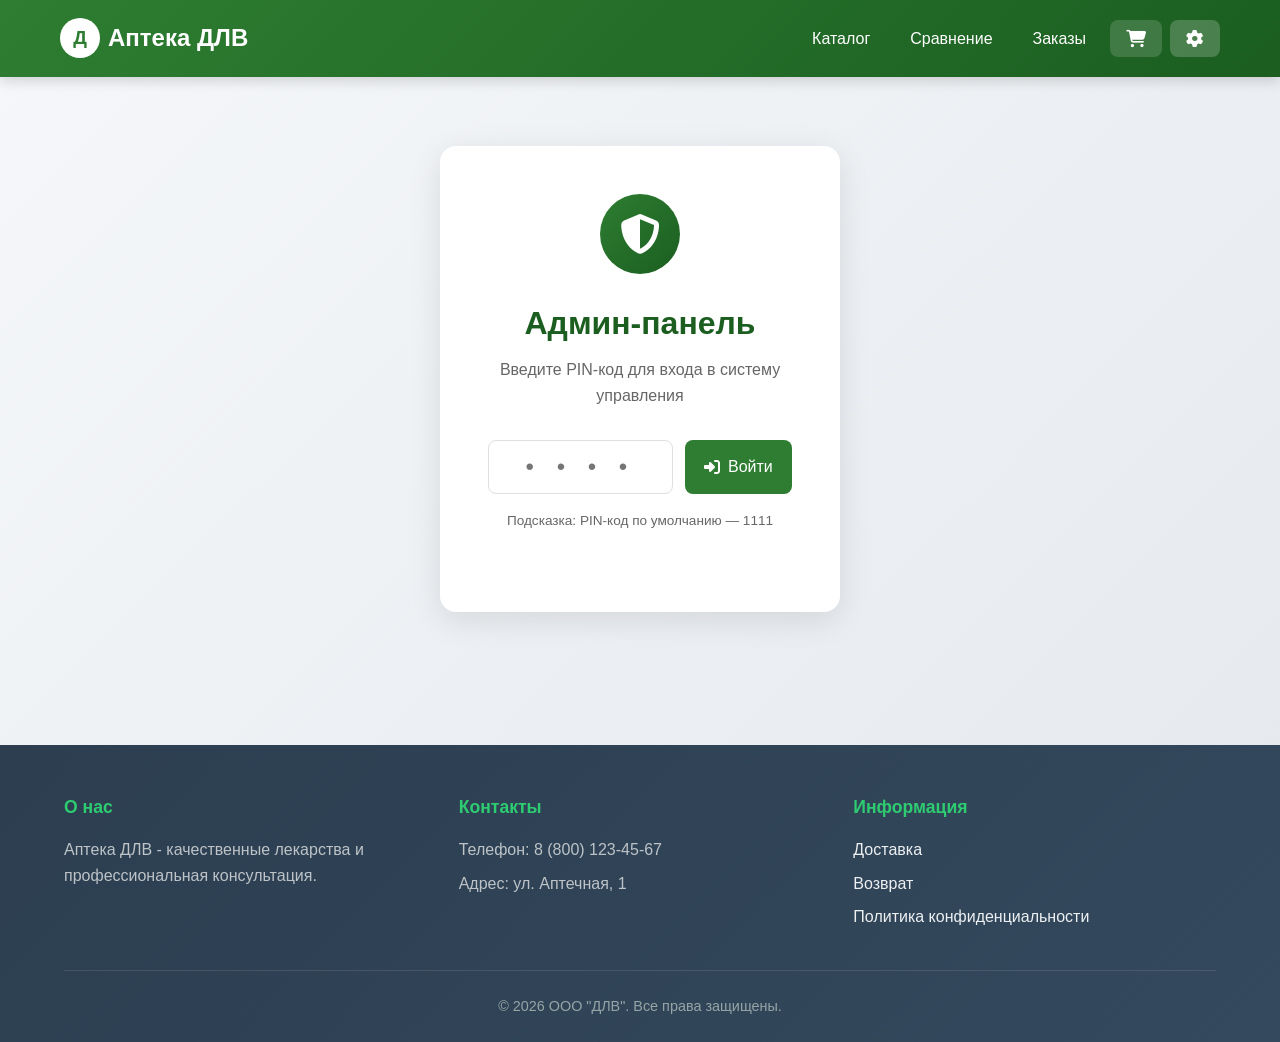
==== admin.html @ 84125426 "first commit" ====
<!DOCTYPE html>
<html lang="ru">
<head>
    <meta charset="UTF-8">
    <meta name="viewport" content="width=device-width, initial-scale=1.0">
    <title>Аптека ДЛВ - Админ-панель</title>
    <link rel="stylesheet" href="css/style.css">
    <link rel="stylesheet" href="https://cdnjs.cloudflare.com/ajax/libs/font-awesome/6.4.0/css/all.min.css">
    <script src="libs/chart.js"></script>
</head>
<body>
    <header>
        <div class="container">
            <div class="header-content">
                <a href="index.html" class="logo">
                    <span class="logo-icon">Д</span>
                    Аптека ДЛВ
                </a>
                <nav>
                    <a href="index.html">Каталог</a>
                    <a href="compare.html">Сравнение</a>
                    <a href="orders.html">Заказы</a>
                    <a href="cart.html" class="cart-link">
                        <i class="fas fa-shopping-cart"></i>
                        <span id="cart-counter">0</span>
                    </a>
                    <a href="admin.html" class="active" title="Админ-панель">
                        <i class="fas fa-cog"></i>
                    </a>
                </nav>
            </div>
        </div>
    </header>

    <main>
        <div class="container">
            <div id="pin-screen" class="pin-screen">
                <div class="pin-card">
                    <div class="pin-icon">
                        <i class="fas fa-shield-alt"></i>
                    </div>
                    <h1>Админ-панель</h1>
                    <p>Введите PIN-код для входа в систему управления</p>
                    <div class="pin-input-wrapper">
                        <input type="password" id="pin-input" placeholder="• • • •" maxlength="4" autocomplete="off">
                        <button class="btn btn-primary" id="pin-submit">
                            <i class="fas fa-sign-in-alt"></i> Войти
                        </button>
                    </div>
                    <p id="pin-error" class="pin-error">
                        <i class="fas fa-exclamation-circle"></i> Неверный PIN-код
                    </p>
                    <p class="pin-hint">Подсказка: PIN-код по умолчанию — 1111</p>
                </div>
            </div>

            <div id="admin-content" style="display: none;">
                <div class="admin-header">
                    <div class="admin-title">
                        <h1><i class="fas fa-cog"></i> Панель управления</h1>
                        <p>Управление товарами, заказами и настройками</p>
                    </div>
                    <div class="admin-stats-mini">
                        <div class="stat-mini">
                            <span class="stat-value" id="stat-goods">0</span>
                            <span class="stat-label">Товаров</span>
                        </div>
                        <div class="stat-mini">
                            <span class="stat-value" id="stat-orders">0</span>
                            <span class="stat-label">Заказов</span>
                        </div>
                        <div class="stat-mini">
                            <span class="stat-value" id="stat-reviews">0</span>
                            <span class="stat-label">Отзывов</span>
                        </div>
                    </div>
                </div>

                <div class="admin-tabs">
                    <button class="admin-tab active" data-tab="goods">
                        <i class="fas fa-box"></i>
                        <span>Товары</span>
                    </button>
                    <button class="admin-tab" data-tab="orders">
                        <i class="fas fa-shopping-cart"></i>
                        <span>Заказы</span>
                    </button>
                    <button class="admin-tab" data-tab="promo">
                        <i class="fas fa-ticket-alt"></i>
                        <span>Промокоды</span>
                    </button>
                    <button class="admin-tab" data-tab="stats">
                        <i class="fas fa-chart-bar"></i>
                        <span>Статистика</span>
                    </button>
                    <button class="admin-tab" data-tab="backup">
                        <i class="fas fa-database"></i>
                        <span>Бэкап</span>
                    </button>
                </div>

                <div class="admin-panel active" id="panel-goods">
                    <div class="panel-header">
                        <h2><i class="fas fa-box"></i> Управление товарами</h2>
                        <button class="btn btn-primary" id="add-good-btn">
                            <i class="fas fa-plus"></i> Добавить товар
                        </button>
                    </div>
                    <div class="table-wrapper">
                        <table class="admin-table" id="goods-table">
                            <thead>
                                <tr>
                                    <th><i class="fas fa-hashtag"></i> ID</th>
                                    <th><i class="fas fa-box"></i> Название</th>
                                    <th><i class="fas fa-tag"></i> Категория</th>
                                    <th><i class="fas fa-ruble-sign"></i> Цена</th>
                                    <th><i class="fas fa-warehouse"></i> Остаток</th>
                                    <th><i class="fas fa-star"></i> Рейтинг</th>
                                    <th><i class="fas fa-prescription"></i> Рецепт</th>
                                    <th><i class="fas fa-cog"></i> Действия</th>
                                </tr>
                            </thead>
                            <tbody id="goods-tbody"></tbody>
                        </table>
                    </div>
                    <div id="goods-pagination" class="admin-pagination"></div>
                </div>

                <div class="admin-panel" id="panel-orders">
                    <div class="panel-header">
                        <h2><i class="fas fa-shopping-cart"></i> Управление заказами</h2>
                        <div class="panel-filters">
                            <select id="admin-order-status-filter" class="admin-select">
                                <option value="">Все статусы</option>
                                <option value="new">Новый</option>
                                <option value="processing">В обработке</option>
                                <option value="ready">Готов к выдаче</option>
                                <option value="completed">Выдан</option>
                            </select>
                        </div>
                    </div>
                    <div class="table-wrapper">
                        <table class="admin-table" id="admin-orders-table">
                            <thead>
                                <tr>
                                    <th><i class="fas fa-file-alt"></i> Номер</th>
                                    <th><i class="fas fa-calendar"></i> Дата</th>
                                    <th><i class="fas fa-user"></i> Клиент</th>
                                    <th><i class="fas fa-phone"></i> Телефон</th>
                                    <th><i class="fas fa-ruble-sign"></i> Сумма</th>
                                    <th><i class="fas fa-info-circle"></i> Статус</th>
                                    <th><i class="fas fa-comment"></i> Комментарий</th>
                                    <th><i class="fas fa-cog"></i> Действия</th>
                                </tr>
                            </thead>
                            <tbody id="admin-orders-tbody"></tbody>
                        </table>
                    </div>
                </div>

                <div class="admin-panel" id="panel-promo">
                    <div class="panel-header">
                        <h2><i class="fas fa-ticket-alt"></i> Управление промокодами</h2>
                        <button class="btn btn-primary" id="add-promo-btn">
                            <i class="fas fa-plus"></i> Добавить промокод
                        </button>
                    </div>
                    <div class="table-wrapper">
                        <table class="admin-table" id="promo-table">
                            <thead>
                                <tr>
                                    <th><i class="fas fa-ticket-alt"></i> Код</th>
                                    <th><i class="fas fa-percent"></i> Скидка</th>
                                    <th><i class="fas fa-toggle-on"></i> Статус</th>
                                    <th><i class="fas fa-cog"></i> Действия</th>
                                </tr>
                            </thead>
                            <tbody id="promo-tbody"></tbody>
                        </table>
                    </div>
                </div>

                <div class="admin-panel" id="panel-stats">
                    <div class="panel-header">
                        <h2><i class="fas fa-chart-bar"></i> Статистика продаж</h2>
                        <div class="stats-period-selector">
                            <button class="btn btn-sm active" data-period="7">7 дней</button>
                            <button class="btn btn-sm" data-period="30">30 дней</button>
                        </div>
                    </div>
                    <div class="stats-grid">
                        <div class="stat-card">
                            <div class="stat-card-icon" style="background: #E3F2FD;">
                                <i class="fas fa-shopping-cart" style="color: #1976D2;"></i>
                            </div>
                            <div class="stat-card-content">
                                <span class="stat-card-value" id="total-orders">0</span>
                                <span class="stat-card-label">Всего заказов</span>
                            </div>
                        </div>
                        <div class="stat-card">
                            <div class="stat-card-icon" style="background: #E8F5E9;">
                                <i class="fas fa-ruble-sign" style="color: #388E3C;"></i>
                            </div>
                            <div class="stat-card-content">
                                <span class="stat-card-value" id="total-sales">0 ₽</span>
                                <span class="stat-card-label">Общая выручка</span>
                            </div>
                        </div>
                        <div class="stat-card">
                            <div class="stat-card-icon" style="background: #FFF3E0;">
                                <i class="fas fa-box" style="color: #F57C00;"></i>
                            </div>
                            <div class="stat-card-content">
                                <span class="stat-card-value" id="total-goods-sold">0</span>
                                <span class="stat-card-label">Товаров продано</span>
                            </div>
                        </div>
                        <div class="stat-card">
                            <div class="stat-card-icon" style="background: #F3E5F5;">
                                <i class="fas fa-star" style="color: #7B1FA2;"></i>
                            </div>
                            <div class="stat-card-content">
                                <span class="stat-card-value" id="avg-order">0 ₽</span>
                                <span class="stat-card-label">Средний чек</span>
                            </div>
                        </div>
                    </div>
                    <div class="charts-row">
                        <div class="chart-card">
                            <h3><i class="fas fa-chart-line"></i> Продажи по дням</h3>
                            <div class="chart-wrapper">
                                <canvas id="sales-chart"></canvas>
                            </div>
                        </div>
                        <div class="chart-card">
                            <h3><i class="fas fa-chart-pie"></i> Топ-5 товаров</h3>
                            <div class="chart-wrapper">
                                <canvas id="top-goods-chart"></canvas>
                            </div>
                        </div>
                    </div>
                </div>

                <div class="admin-panel" id="panel-backup">
                    <div class="panel-header">
                        <h2><i class="fas fa-database"></i> Резервное копирование</h2>
                    </div>
                    <div class="backup-grid">
                        <div class="backup-card">
                            <div class="backup-icon">
                                <i class="fas fa-download"></i>
                            </div>
                            <h3>Экспорт данных</h3>
                            <p>Скачать все данные из localStorage в JSON-файл для безопасного хранения</p>
                            <button class="btn btn-primary" id="export-btn">
                                <i class="fas fa-download"></i> Скачать резервную копию
                            </button>
                        </div>
                        <div class="backup-card">
                            <div class="backup-icon" style="background: #FFF3E0;">
                                <i class="fas fa-upload" style="color: #F57C00;"></i>
                            </div>
                            <h3>Импорт данных</h3>
                            <p>Восстановить данные из ранее созданной резервной копии</p>
                            <div class="file-upload-wrapper">
                                <input type="file" id="import-file" accept=".json">
                            </div>
                            <button class="btn btn-secondary" id="import-btn">
                                <i class="fas fa-upload"></i> Восстановить из файла
                            </button>
                        </div>
                        <div class="backup-card danger-zone">
                            <div class="backup-icon" style="background: #FFEBEE;">
                                <i class="fas fa-exclamation-triangle" style="color: #D32F2F;"></i>
                            </div>
                            <h3>Сброс данных</h3>
                            <p>Удалить все текущие данные и загрузить демо-данные. Внимание: это действие необратимо!</p>
                            <button class="btn btn-danger" id="reset-data-btn">
                                <i class="fas fa-trash"></i> Сбросить все данные
                            </button>
                        </div>
                    </div>
                </div>
            </div>
        </div>
    </main>

    <div class="modal" id="good-modal">
        <div class="modal-content modal-lg good-modal-compact">
            <div class="modal-header">
                <h2 id="good-modal-title"><i class="fas fa-plus"></i> Добавить товар</h2>
                <button class="modal-close" onclick="closeGoodModal()">&times;</button>
            </div>
            <form id="good-form" class="good-form-compact">
                <input type="hidden" id="good-edit-id">
                <div class="form-grid-compact">
                    <div class="form-group">
                        <label for="good-name"><i class="fas fa-box"></i> Название *</label>
                        <input type="text" id="good-name" required placeholder="Например: Нурофен">
                    </div>
                    <div class="form-group">
                        <label for="good-substance"><i class="fas fa-flask"></i> Вещество</label>
                        <input type="text" id="good-substance" placeholder="Например: Ибупрофен">
                    </div>
                    <div class="form-group">
                        <label for="good-category"><i class="fas fa-tag"></i> Категория *</label>
                        <select id="good-category" required>
                            <option value="Обезболивающие">Обезболивающие</option>
                            <option value="Антибиотики">Антибиотики</option>
                            <option value="Пищеварение">Пищеварение</option>
                            <option value="Витамины">Витамины</option>
                            <option value="Успокоительные">Успокоительные</option>
                        </select>
                    </div>
                    <div class="form-group">
                        <label for="good-price"><i class="fas fa-ruble-sign"></i> Цена *</label>
                        <input type="number" id="good-price" min="0" required placeholder="0">
                    </div>
                    <div class="form-group">
                        <label for="good-stock"><i class="fas fa-warehouse"></i> Остаток *</label>
                        <input type="number" id="good-stock" min="0" required placeholder="0">
                    </div>
                    <div class="form-group">
                        <label for="good-prescription"><i class="fas fa-prescription"></i> По рецепту</label>
                        <select id="good-prescription">
                            <option value="false">Нет</option>
                            <option value="true">Да</option>
                        </select>
                    </div>
                </div>
                <div class="form-row-compact">
                    <div class="form-group">
                        <label for="good-image"><i class="fas fa-image"></i> URL изображения</label>
                        <input type="text" id="good-image" placeholder="assets/images/нурофен.png">
                    </div>
                </div>
                <div class="form-group">
                    <label for="good-description"><i class="fas fa-align-left"></i> Описание</label>
                    <textarea id="good-description" rows="2" placeholder="Описание товара..."></textarea>
                </div>
                <div class="form-actions-compact">
                    <button type="button" class="btn btn-outline btn-sm" onclick="closeGoodModal()">Отмена</button>
                    <button type="submit" class="btn btn-primary btn-sm">
                        <i class="fas fa-save"></i> Сохранить
                    </button>
                </div>
            </form>
        </div>
    </div>

    <div class="modal" id="promo-modal">
        <div class="modal-content" style="max-width: 450px;">
            <div class="modal-header">
                <h2 id="promo-modal-title"><i class="fas fa-ticket-alt"></i> Добавить промокод</h2>
                <button class="modal-close" onclick="closePromoModal()">&times;</button>
            </div>
            <form id="promo-form">
                <input type="hidden" id="promo-edit-code">
                <div class="form-group">
                    <label for="promo-code"><i class="fas fa-tag"></i> Код *</label>
                    <input type="text" id="promo-code" required placeholder="PROMO10" style="text-transform: uppercase;">
                </div>
                <div class="form-group">
                    <label for="promo-discount"><i class="fas fa-percent"></i> Скидка (%) *</label>
                    <input type="number" id="promo-discount" min="1" max="99" required placeholder="10">
                </div>
                <div class="form-group">
                    <label for="promo-active"><i class="fas fa-toggle-on"></i> Активен</label>
                    <select id="promo-active">
                        <option value="true">Да</option>
                        <option value="false">Нет</option>
                    </select>
                </div>
                <div class="form-actions">
                    <button type="button" class="btn btn-outline" onclick="closePromoModal()">Отмена</button>
                    <button type="submit" class="btn btn-primary">
                        <i class="fas fa-save"></i> Сохранить
                    </button>
                </div>
            </form>
        </div>
    </div>

    <div class="modal" id="order-comment-modal">
        <div class="modal-content" style="max-width: 500px;">
            <div class="modal-header">
                <h2><i class="fas fa-comment"></i> Комментарий к заказу</h2>
                <button class="modal-close" onclick="closeOrderCommentModal()">&times;</button>
            </div>
            <form id="order-comment-form">
                <input type="hidden" id="comment-order-id">
                <div class="form-group">
                    <label for="order-comment"><i class="fas fa-edit"></i> Комментарий менеджера</label>
                    <textarea id="order-comment" rows="4" placeholder="Введите комментарий..."></textarea>
                </div>
                <div class="form-actions">
                    <button type="button" class="btn btn-outline" onclick="closeOrderCommentModal()">Отмена</button>
                    <button type="submit" class="btn btn-primary">
                        <i class="fas fa-save"></i> Сохранить
                    </button>
                </div>
            </form>
        </div>
    </div>

    <div class="modal" id="order-view-modal">
        <div class="modal-content modal-lg">
            <div class="modal-header">
                <h2 id="order-view-title"><i class="fas fa-file-alt"></i> Детали заказа</h2>
                <button class="modal-close" onclick="closeOrderViewModal()">&times;</button>
            </div>
            <div class="modal-body">
                <div id="order-view-content"></div>
            </div>
        </div>
    </div>

    <footer>
        <div class="container">
            <div class="footer-content">
                <div class="footer-section">
                    <h4>О нас</h4>
                    <p>Аптека ДЛВ - качественные лекарства и профессиональная консультация.</p>
                </div>
                <div class="footer-section">
                    <h4>Контакты</h4>
                    <p>Телефон: 8 (800) 123-45-67</p>
                    <p>Адрес: ул. Аптечная, 1</p>
                </div>
                <div class="footer-section">
                    <h4>Информация</h4>
                    <a href="#">Доставка</a>
                    <a href="#">Возврат</a>
                    <a href="#">Политика конфиденциальности</a>
                </div>
            </div>
            <div class="footer-bottom">
                <p>&copy; 2026 ООО "ДЛВ". Все права защищены.</p>
            </div>
        </div>
    </footer>

    <script src="js/common.js"></script>
    <script src="js/admin.js"></script>
</body>
</html>
---- css/style.css ----
* {
    margin: 0;
    padding: 0;
    box-sizing: border-box;
}

:root {
    --primary-color: #2E7D32;
    --primary-light: #4CAF50;
    --primary-dark: #1B5E20;
    --secondary-color: #FFA000;
    --danger-color: #D32F2F;
    --warning-color: #F57C00;
    --light-gray: #F5F5F5;
    --border-color: #E0E0E0;
    --text-color: #333;
    --text-secondary: #666;
    --shadow: 0 2px 8px rgba(0,0,0,0.1);
    --radius: 8px;
}

body {
    font-family: -apple-system, BlinkMacSystemFont, 'Segoe UI', Roboto, Oxygen, Ubuntu, sans-serif;
    line-height: 1.6;
    color: var(--text-color);
    background: linear-gradient(135deg, #f5f7fa 0%, #e4e8ec 100%);
    min-height: 100vh;
    display: flex;
    flex-direction: column;
}

.container {
    max-width: 1200px;
    margin: 0 auto;
    padding: 0 20px;
    width: 100%;
}

header {
    background: linear-gradient(135deg, var(--primary-color) 0%, var(--primary-dark) 100%);
    color: white;
    padding: 1rem 0;
    box-shadow: 0 4px 12px rgba(0,0,0,0.15);
    position: sticky;
    top: 0;
    z-index: 100;
}

.header-content {
    display: flex;
    justify-content: space-between;
    align-items: center;
    flex-wrap: wrap;
    gap: 1rem;
}

.logo {
    font-size: 1.5rem;
    font-weight: bold;
    color: white;
    text-decoration: none;
    display: flex;
    align-items: center;
    gap: 0.5rem;
}

.logo-icon {
    width: 40px;
    height: 40px;
    background: white;
    border-radius: 50%;
    display: flex;
    align-items: center;
    justify-content: center;
    color: var(--primary-color);
    font-weight: bold;
    font-size: 1.2rem;
}

nav {
    display: flex;
    gap: 0.5rem;
    align-items: center;
}

nav a {
    color: white;
    text-decoration: none;
    padding: 0.6rem 1rem;
    border-radius: var(--radius);
    transition: all 0.2s;
    display: flex;
    align-items: center;
    gap: 0.5rem;
}

nav a:hover, nav a.active {
    background: rgba(255,255,255,0.2);
}

nav a i {
    font-size: 1.1rem;
}

.cart-link {
    position: relative;
    background: rgba(255,255,255,0.15);
}

#cart-counter {
    position: absolute;
    top: -5px;
    right: -5px;
    background: var(--secondary-color);
    color: white;
    border-radius: 50%;
    width: 22px;
    height: 22px;
    display: flex;
    text-align: center;
    align-items: center;
    justify-content: center;
    font-size: 0.75rem;
    font-weight: bold;
}

main {
    flex: 1;
    padding: 2rem 0;
}

h1 {
    color: var(--primary-dark);
    margin-bottom: 1rem;
    font-size: 2rem;
}

h2 {
    color: var(--primary-color);
    margin-bottom: 1rem;
}

h3 {
    margin-bottom: 0.75rem;
}

.hero-slider {
    position: relative;
    border-radius: 16px;
    overflow: hidden;
    margin-bottom: 2rem;
    height: 300px;
}

.hero-slides {
    position: relative;
    width: 100%;
    height: 100%;
}

.hero-slide {
    position: absolute;
    top: 0;
    left: 0;
    width: 100%;
    height: 100%;
    background-size: cover;
    background-position: center;
    opacity: 0;
    transition: opacity 0.8s ease;
    display: flex;
    align-items: center;
    justify-content: center;
}

.hero-slide.active {
    opacity: 1;
}

.hero-overlay {
    position: absolute;
    top: 0;
    left: 0;
    width: 100%;
    height: 100%;
    background: linear-gradient(135deg, rgba(46, 125, 50, 0.85) 0%, rgba(27, 94, 32, 0.75) 100%);
}

.hero-content {
    position: relative;
    z-index: 2;
    text-align: center;
    color: white;
    padding: 2rem;
}

.hero-slider h1 {
    font-size: 2.5rem;
    margin-bottom: 0.5rem;
    color: white;
    text-shadow: 0 2px 4px rgba(0,0,0,0.3);
}

.hero-slider p {
    font-size: 1.2rem;
    opacity: 0.95;
    margin-bottom: 1.5rem;
    text-shadow: 0 1px 2px rgba(0,0,0,0.3);
}

.hero-badges {
    display: flex;
    justify-content: center;
    gap: 1rem;
    flex-wrap: wrap;
}

.hero-badge {
    background: rgba(255,255,255,0.2);
    backdrop-filter: blur(4px);
    padding: 0.5rem 1rem;
    border-radius: 20px;
    font-size: 0.85rem;
    display: flex;
    align-items: center;
    gap: 0.4rem;
    border: 1px solid rgba(255,255,255,0.3);
}

.hero-prev, .hero-next {
    position: absolute;
    top: 50%;
    transform: translateY(-50%);
    width: 40px;
    height: 40px;
    border-radius: 50%;
    background: rgba(255,255,255,0.2);
    backdrop-filter: blur(4px);
    border: 1px solid rgba(255,255,255,0.3);
    color: white;
    cursor: pointer;
    display: flex;
    align-items: center;
    justify-content: center;
    transition: all 0.3s;
    z-index: 3;
}

.hero-prev { left: 1rem; }
.hero-next { right: 1rem; }

.hero-prev:hover, .hero-next:hover {
    background: rgba(255,255,255,0.3);
}

.hero-dots {
    position: absolute;
    bottom: 1rem;
    left: 50%;
    transform: translateX(-50%);
    display: flex;
    gap: 0.5rem;
    z-index: 3;
}

.hero-dot {
    width: 10px;
    height: 10px;
    border-radius: 50%;
    background: rgba(255,255,255,0.4);
    cursor: pointer;
    transition: all 0.3s;
    border: none;
}

.hero-dot.active {
    background: white;
    transform: scale(1.2);
    gap: 0.5rem;
}

.hero-badge i {
    font-size: 1rem;
}

.category-tabs {
    display: flex;
    justify-content: center;
    gap: 0.75rem;
    margin-bottom: 2rem;
    overflow-x: auto;
    padding-top: 5px;
    padding-bottom: 0.5rem;
    scrollbar-width: thin;
}

.category-tab {
    background: white;
    border: 2px solid var(--border-color);
    border-radius: 12px;
    padding: 0.75rem 1.25rem;
    cursor: pointer;
    transition: all 0.3s;
    display: flex;
    align-items: center;
    gap: 0.5rem;
    white-space: nowrap;
    font-size: 0.9rem;
    color: var(--text-color);
}

.category-tab:hover {
    border-color: var(--primary-color);
    transform: translateY(-2px);
    box-shadow: 0 4px 12px rgba(46, 125, 50, 0.2);
}

.category-tab.active {
    background: var(--primary-color);
    color: white;
    border-color: var(--primary-color);
}

.category-tab i {
    font-size: 1.1rem;
}

.filters-panel {
    background: white;
    border-radius: 12px;
    box-shadow: 0 2px 12px rgba(0,0,0,0.08);
    margin-bottom: 2rem;
    overflow: hidden;
}

.filters-header {
    display: flex;
    justify-content: space-between;
    align-items: center;
    padding: 1rem 1.5rem;
    background: linear-gradient(135deg, #f8f9fa 0%, #e9ecef 100%);
    border-bottom: 1px solid var(--border-color);
}

.filters-header h3 {
    margin: 0;
    color: var(--text-color);
    display: flex;
    align-items: center;
    gap: 0.5rem;
}

.filters-header h3 i {
    color: var(--primary-color);
}

.filters-body {
    padding: 1.5rem;
}

.filter-search {
    position: relative;
    margin-bottom: 1rem;
}

.filter-search i {
    position: absolute;
    left: 1rem;
    top: 50%;
    transform: translateY(-50%);
    color: var(--text-secondary);
    font-size: 1rem;
}

.filter-search input {
    padding-left: 3rem;
    border: 2px solid var(--border-color);
    border-radius: 8px;
}

.filter-search input:focus {
    border-color: var(--primary-color);
}

.filters-grid {
    display: grid;
    grid-template-columns: 1fr 1fr 1.5fr;
    gap: 1.5rem;
    align-items: end;
}

@media (max-width: 768px) {
    .filters-grid {
        grid-template-columns: 1fr;
    }
}

.filter-group label {
    display: block;
    margin-bottom: 0.5rem;
    font-weight: 500;
    color: var(--text-secondary);
    font-size: 0.875rem;
}

.price-range {
    display: flex;
    align-items: center;
    gap: 0.75rem;
}

.price-range input {
    flex: 1;
    text-align: center;
}

.price-range span {
    color: var(--text-secondary);
}

.filter-checkboxes {
    display: flex;
    gap: 1.5rem;
    flex-wrap: wrap;
}

.results-info {
    padding: 1rem 1.5rem;
    background: #f8f9fa;
    border-top: 1px solid var(--border-color);
    font-size: 0.9rem;
    color: var(--text-secondary);
    display: flex;
    justify-content: space-between;
    align-items: center;
}

.results-info .compare-link {
    margin-left: 1rem;
}

.price-slider {
    margin-bottom: 0.75rem;
}

.price-inputs {
    display: flex;
    align-items: center;
    gap: 0.75rem;
    margin-top: 3rem;
}

.price-inputs input {
    flex: 1;
    text-align: center;
    padding: 0.5rem;
    font-size: 0.9rem;
}

.price-inputs span {
    color: var(--text-secondary);
}

.noUi-connect {
    background: var(--primary-color);
}

.noUi-handle {
    background: var(--primary-color);
    border-radius: 50%;
    border: 2px solid white;
    box-shadow: 0 2px 4px rgba(0,0,0,0.2);
}

.noUi-handle:hover {
    background: var(--primary-dark);
}

.noUi-horizontal {
    height: 8px;
}

.noUi-target {
    border-radius: 4px;
    border: none;
    box-shadow: inset 0 1px 3px rgba(0,0,0,0.1);
}

.catalog-actions {
    display: flex;
    justify-content: flex-end;
    margin-bottom: 1rem;
}

.btn {
    padding: 0.6rem 1.2rem;
    border: none;
    border-radius: var(--radius);
    cursor: pointer;
    font-size: 1rem;
    transition: all 0.2s;
    display: inline-flex;
    align-items: center;
    gap: 0.5rem;
    text-decoration: none;
    position: relative;
    z-index: 1;
    overflow: hidden;
}

.btn:hover {
    z-index: 10;
}

.btn-primary {
    background: var(--primary-color);
    color: white;
}

.btn-primary:hover {
    background: var(--primary-dark);
    transform: translateY(-1px);
}

.btn-secondary {
    background: var(--secondary-color);
    color: white;
}

.btn-secondary:hover {
    background: #F57C00;
}

.btn-danger {
    background: var(--danger-color);
    color: white;
}

.btn-danger:hover {
    background: #B71C1C;
}

.btn-outline {
    border: 2px solid var(--primary-color);
    background: transparent;
    color: var(--primary-color);
}

.btn-outline:hover {
    background: var(--primary-color);
    color: white;
}

.btn-sm {
    padding: 0.4rem 0.8rem;
    font-size: 0.875rem;
    /* width: 24%; */
}

.btn:disabled {
    opacity: 0.6;
    cursor: not-allowed;
}

input, select, textarea {
    padding: 0.75rem;
    border: 1px solid var(--border-color);
    border-radius: var(--radius);
    font-size: 1rem;
    width: 100%;
    transition: border-color 0.2s;
}

input:focus, select:focus, textarea:focus {
    outline: none;
    border-color: var(--primary-color);
}

.card {
    background: white;
    border-radius: 12px;
    box-shadow: 0 2px 8px rgba(0,0,0,0.06);
    padding: 1.25rem;
    transition: box-shadow 0.3s;
    border: 1px solid transparent;
    overflow: hidden;
}

.card:hover {
    box-shadow: 0 4px 15px rgba(0,0,0,0.1);
    border-color: var(--primary-light);
}

.grid {
    display: grid;
    gap: 1.5rem;
    isolation: isolate;
}

.goods-grid {
    grid-template-columns: repeat(auto-fill, minmax(280px, 1fr));
    isolation: isolate;
}

.product-card {
    display: flex;
    flex-direction: column;
    height: 100%;
    position: relative;
    isolation: isolate;
}

.product-card .compare-badge {
    position: absolute;
    top: 10px;
    right: 10px;
    background: var(--primary-color);
    color: white;
    width: 32px;
    height: 32px;
    border-radius: 50%;
    display: flex;
    align-items: center;
    justify-content: center;
    z-index: 2;
}

.breadcrumb {
    display: flex;
    align-items: center;
    gap: 0.5rem;
    margin-bottom: 1.5rem;
    font-size: 0.9rem;
    color: var(--text-secondary);
}

.breadcrumb a {
    color: var(--primary-color);
    text-decoration: none;
}

.breadcrumb a:hover {
    text-decoration: underline;
}

.breadcrumb i {
    font-size: 0.7rem;
}

.product-detail-grid {
    display: flex;
    gap: 2rem;
    margin-bottom: 2rem;
    align-items: flex-start;
    isolation: isolate;
}

@media (max-width: 768px) {
    .product-detail-grid {
        flex-direction: column;
    }
}

.product-gallery {
    flex: 1;
    max-width: 400px;
    isolation: isolate;
}

.product-main-image {
    background: white;
    border-radius: 12px;
    padding: 2rem;
    box-shadow: 0 2px 8px rgba(0,0,0,0.06);
    display: flex;
    align-items: center;
    justify-content: center;
}

.product-main-image img {
    max-width: 100%;
    max-height: 400px;
    object-fit: contain;
}

.product-badges {
    display: flex;
    gap: 0.5rem;
    margin-top: 1rem;
    flex-wrap: wrap;
}

.product-info-detail {
    flex: 1.2;
    display: flex;
    flex-direction: column;
    isolation: isolate;
}

.product-info-detail h1 {
    font-size: 2rem;
    color: var(--text-color);
    margin-bottom: 0.5rem;
}

.product-substance-detail {
    color: var(--text-secondary);
    margin-bottom: 1rem;
    font-size: 1rem;
}

.product-rating-section {
    display: flex;
    align-items: center;
    gap: 1rem;
    margin-bottom: 1.5rem;
}

.rating-large {
    display: flex;
    gap: 2px;
}

.rating-large .rating-star {
    font-size: 1.3rem;
}

.reviews-count {
    color: var(--text-secondary);
    font-size: 0.9rem;
}

.product-price-box {
    background: linear-gradient(135deg, #E8F5E9 0%, #C8E6C9 100%);
    padding: 1rem;
    border-radius: 10px;
    margin-bottom: 0.75rem;
}

#product-price {
    font-size: 2rem;
    font-weight: bold;
    color: var(--primary-color);
}

#product-unit {
    font-size: 0.8rem;
    color: var(--text-secondary);
    margin-left: 0.5rem;
}

.product-stock-box {
    display: flex;
    align-items: center;
    gap: 0.5rem;
    padding: 0.5rem 0.75rem;
    background: white;
    border-radius: 6px;
    margin-bottom: 1rem;
    border: 1px solid var(--border-color);
    font-size: 0.9rem;
}

.product-stock-box.low {
    background: #FFF3E0;
    border-color: var(--warning-color);
    color: var(--warning-color);
}

.product-stock-box i {
    font-size: 1.2rem;
}

.product-actions-detail {
    display: flex;
    gap: 1rem;
    margin-bottom: 1rem;
    flex-wrap: wrap;
    justify-content: flex-start;
    align-items: center;
}

.product-delivery-info {
    display: flex;
    gap: 1rem;
    flex-wrap: wrap;
    margin-bottom: 1rem;
}

.delivery-item {
    display: flex;
    align-items: center;
    gap: 0.4rem;
    font-size: 0.85rem;
    color: var(--text-secondary);
}

.delivery-item i {
    color: var(--success-color);
}

.quantity-selector {
    display: flex;
    align-items: center;
    border: 2px solid var(--border-color);
    border-radius: 8px;
    overflow: hidden;
}

.qty-btn {
    width: 40px;
    height: 44px;
    border: none;
    background: #f8f9fa;
    cursor: pointer;
    font-size: 1rem;
    transition: all 0.2s;
}

.qty-btn:hover {
    background: var(--primary-color);
    color: white;
}

#quantity-input {
    width: 60px;
    text-align: center;
    border: none;
    font-size: 1.1rem;
    font-weight: bold;
    -moz-appearance: textfield;
}

#quantity-input::-webkit-outer-spin-button,
#quantity-input::-webkit-inner-spin-button {
    -webkit-appearance: none;
    margin: 0;
}

.btn-lg {
    padding: 0.75rem 2rem;
    font-size: 1.1rem;
}

.btn-lg:disabled {
    opacity: 0.6;
    cursor: not-allowed;
}

.product-delivery-info {
    display: flex;
    gap: 1.5rem;
    margin-bottom: 1.5rem;
    flex-wrap: wrap;
}

.delivery-item {
    display: flex;
    align-items: center;
    gap: 0.5rem;
    color: var(--primary-color);
    font-size: 0.9rem;
}

.prescription-warning-detail {
    display: flex;
    gap: 1rem;
    padding: 1rem;
    background: #FFF3E0;
    border: 1px solid #FFB74D;
    border-radius: 8px;
    margin-bottom: 1rem;
}

.prescription-warning-detail i {
    color: var(--warning-color);
    font-size: 1.5rem;
}

.prescription-warning-detail strong {
    display: block;
    margin-bottom: 0.25rem;
}

.prescription-warning-detail p {
    color: var(--text-secondary);
    font-size: 0.9rem;
    margin-bottom: 0.5rem;
}

.low-stock-warning {
    display: flex;
    align-items: center;
    gap: 0.5rem;
    padding: 0.75rem 1rem;
    background: #FFEBEE;
    border-radius: 8px;
    color: var(--danger-color);
    font-weight: 600;
    margin-bottom: 1rem;
}

.product-actions-secondary {
    margin-top: 1rem;
}

.product-tabs {
    display: flex;
    gap: 0;
    margin-bottom: 1.5rem;
    border-bottom: 2px solid var(--border-color);
    overflow-x: auto;
}

.tab-btn {
    padding: 0.75rem 1.25rem;
    background: none;
    border: none;
    cursor: pointer;
    font-size: 0.95rem;
    color: var(--text-secondary);
    border-bottom: 2px solid transparent;
    margin-bottom: -2px;
    transition: all 0.2s;
    display: flex;
    align-items: center;
    gap: 0.4rem;
    white-space: nowrap;
    position: relative;
}

.tab-btn:hover {
    color: var(--primary-color);
    background: rgba(46, 204, 113, 0.05);
}

.tab-btn.active {
    color: var(--primary-color);
    border-bottom-color: var(--primary-color);
    font-weight: 600;
    background: rgba(46, 204, 113, 0.08);
}

.tab-content {
    display: none;
    animation: fadeIn 0.3s ease;
}

.tab-content.active {
    display: block;
}

@keyframes fadeIn {
    from { opacity: 0; transform: translateY(5px); }
    to { opacity: 1; transform: translateY(0); }
}

.card h3 {
    display: flex;
    align-items: center;
    gap: 0.5rem;
}

.card h3 i {
    color: var(--primary-color);
}

.description-text,
.composition-text,
.instructions-text {
    line-height: 1.6;
    color: var(--text-color);
    font-size: 0.95rem;
}

.instructions-text strong {
    color: var(--primary-color);
}

.instructions-text p {
    margin-bottom: 0.5rem;
}

.instructions-text br {
    display: none;
}

.reviews-container {
    display: grid;
    grid-template-columns: 1.5fr 1fr;
    gap: 1rem;
}

@media (max-width: 768px) {
    .reviews-container {
        grid-template-columns: 1fr;
    }
}

.reviews-header {
    display: flex;
    justify-content: space-between;
    align-items: flex-start;
    margin-bottom: 1rem;
    flex-wrap: wrap;
    gap: 0.75rem;
}

.reviews-summary {
    display: flex;
    gap: 1.5rem;
    align-items: center;
}

.rating-summary {
    text-align: center;
}

.rating-big {
    font-size: 2rem;
    font-weight: bold;
    color: var(--primary-color);
}

.rating-total {
    font-size: 0.85rem;
    color: var(--text-secondary);
}

.rating-bars {
    display: flex;
    flex-direction: column;
    gap: 0.25rem;
}

.rating-bar-row {
    display: flex;
    align-items: center;
    gap: 0.5rem;
    font-size: 0.85rem;
}

.rating-bar {
    width: 100px;
    height: 8px;
    background: var(--border-color);
    border-radius: 4px;
    overflow: hidden;
}

.rating-bar-fill {
    height: 100%;
    background: #FFC107;
    border-radius: 4px;
    transition: width 0.3s;
}

.reviews-list-card {
    max-height: 600px;
    overflow-y: auto;
}

.review-item-detailed {
    padding: 1.5rem;
    border-bottom: 1px solid var(--border-color);
}

.review-item-detailed:last-child {
    border-bottom: none;
}

.review-header-detailed {
    display: flex;
    align-items: center;
    gap: 1rem;
    margin-bottom: 0.75rem;
}

.review-avatar {
    width: 40px;
    height: 40px;
    background: var(--light-gray);
    border-radius: 50%;
    display: flex;
    align-items: center;
    justify-content: center;
    color: var(--text-secondary);
}

.review-meta {
    flex: 1;
}

.review-author-detailed {
    display: block;
    font-weight: 600;
}

.review-date-detailed {
    font-size: 0.85rem;
    color: var(--text-secondary);
}

.review-text-detailed {
    color: var(--text-color);
    line-height: 1.6;
}

.review-form-card h3 {
    margin-bottom: 1.5rem;
}

.star-rating-interactive {
    display: flex;
    gap: 0.25rem;
    margin-bottom: 0.5rem;
}

.star-rating-interactive .star {
    font-size: 2rem;
    color: #E0E0E0;
    cursor: pointer;
    transition: color 0.2s;
}

.star-rating-interactive .star.active,
.star-rating-interactive .star:hover {
    color: #FFC107;
}

.recommendations-section {
    margin-top: 3rem;
}

.recommendations-section h2 {
    display: flex;
    align-items: center;
    gap: 0.5rem;
    margin-bottom: 1.5rem;
}

.recommendations-section h2 i {
    color: var(--primary-color);
}

.recommendations-grid {
    display: grid;
    grid-template-columns: repeat(auto-fill, minmax(200px, 1fr));
    gap: 1.5rem;
}

.recommendation-card {
    background: white;
    border-radius: 12px;
    padding: 1rem;
    box-shadow: 0 2px 8px rgba(0,0,0,0.06);
    transition: all 0.3s;
    display: flex;
    flex-direction: column;
}

.recommendation-card:hover {
    transform: translateY(-4px);
    box-shadow: 0 8px 20px rgba(0,0,0,0.1);
}

.recommendation-card img {
    width: 100%;
    height: 120px;
    object-fit: contain;
    border-radius: 8px;
    margin-bottom: 0.75rem;
    background: var(--light-gray);
}

.recommendation-info {
    display: flex;
    flex-direction: column;
    gap: 0.25rem;
}

.recommendation-name {
    font-weight: 600;
    color: var(--text-color);
    text-decoration: none;
    font-size: 0.95rem;
}

.recommendation-name:hover {
    color: var(--primary-color);
}

.recommendation-substance {
    font-size: 0.8rem;
    color: var(--text-secondary);
}

.recommendation-rating .rating-star {
    font-size: 0.85rem;
}

.recommendation-price {
    font-weight: bold;
    color: var(--primary-color);
    font-size: 1.1rem;
    margin: 0.25rem 0;
}

.recommendations-empty {
    text-align: center;
    padding: 2rem;
    background: white;
    border-radius: 12px;
    color: var(--text-secondary);
}

.reviews-empty {
    display: flex;
    flex-direction: column;
    align-items: center;
    padding: 3rem 1rem;
    text-align: center;
}

.reviews-empty i {
    font-size: 3rem;
    color: var(--border-color);
    margin-bottom: 1rem;
}

.reviews-empty h4 {
    margin-bottom: 0.5rem;
}

.product-card .product-image {
    width: 100%;
    height: 180px;
    object-fit: contain;
    border-radius: var(--radius);
    margin-bottom: 1rem;
    background: linear-gradient(135deg, #f8f9fa 0%, #e9ecef 100%);
    padding: 1rem;
    transition: transform 0.3s;
}

.product-card:hover .product-image {
    transform: scale(1.05);
}

.product-card .product-info {
    flex: 1;
    display: flex;
    flex-direction: column;
}

.product-card .product-name {
    font-size: 1.1rem;
    font-weight: 600;
    color: var(--text-color);
    text-decoration: none;
    margin-bottom: 0.3rem;
    transition: color 0.2s;
    line-height: 1.3;
}

.product-card .product-name:hover {
    color: var(--primary-color);
}

.product-card .product-substance {
    font-size: 0.8rem;
    color: var(--text-secondary);
    margin-bottom: 0.5rem;
}

.badge {
    display: inline-block;
    padding: 0.2rem 0.5rem;
    border-radius: 4px;
    font-size: 0.7rem;
    font-weight: 600;
    text-transform: uppercase;
    margin-bottom: 0.3rem;
}

.badge-recipe {
    background: linear-gradient(135deg, #FFEBEE 0%, #FFCDD2 100%);
    color: #C62828;
}

.badge-no-recipe {
    background: linear-gradient(135deg, #E8F5E9 0%, #C8E6C9 100%);
    color: #2E7D32;
}

.rating {
    display: flex;
    gap: 2px;
    margin: 0.5rem 0;
    align-items: center;
}

.rating-star {
    color: #FFC107;
    font-size: 1rem;
}

.rating-star.empty {
    color: #E0E0E0;
}

.rating-count {
    font-size: 0.8rem;
    color: var(--text-secondary);
    margin-left: 0.5rem;
}

.product-card .product-price {
    font-size: 1.4rem;
    font-weight: bold;
    color: var(--primary-color);
    margin: 0.5rem 0;
}

.product-card .product-stock {
    font-size: 0.85rem;
    margin-bottom: 0.5rem;
    display: flex;
    align-items: center;
    gap: 0.3rem;
}

.product-card .product-stock.low-stock {
    color: var(--danger-color);
    font-weight: 600;
}

.product-card .product-stock.in-stock {
    color: var(--primary-color);
}

.product-card .product-stock i {
    font-size: 0.9rem;
}

.product-card .product-actions {
    margin-top: auto;
    display: flex;
    gap: 0.5rem;
    flex-wrap: wrap;
    justify-content: center;
}

.product-card .product-actions .btn {
    flex: 1 1 auto;
    justify-content: center;
    min-width: 100px;
}

.filters {
    background: white;
    padding: 1.5rem;
    border-radius: var(--radius);
    box-shadow: var(--shadow);
    margin-bottom: 2rem;
}

.filters h3 {
    margin-bottom: 1rem;
}

.filter-group {
    margin-bottom: 1rem;
}

.filter-group label {
    display: block;
    margin-bottom: 0.5rem;
    font-weight: 500;
}

.filter-row {
    display: flex;
    gap: 1rem;
    flex-wrap: wrap;
    align-items: flex-end;
    margin-bottom: 1rem;
}

.filter-row > div {
    flex: 1;
    min-width: 150px;
}

.pagination {
    display: flex;
    justify-content: center;
    gap: 0.5rem;
    margin: 2rem 0;
}

.pagination button {
    padding: 0.5rem 1rem;
    border: 1px solid var(--border-color);
    background: white;
    border-radius: var(--radius);
    cursor: pointer;
    transition: all 0.2s;
}

.pagination button:hover {
    background: var(--primary-color);
    color: white;
    border-color: var(--primary-color);
}

.pagination button.active {
    background: var(--primary-color);
    color: white;
    border-color: var(--primary-color);
}

.pagination button:disabled {
    opacity: 0.5;
    cursor: not-allowed;
}

.cart-page {
    padding: 2rem 0;
}

.cart-layout {
    display: grid;
    grid-template-columns: 1fr 380px;
    gap: 2rem;
    align-items: start;
}

.cart-main {
    background: white;
    border-radius: 12px;
    box-shadow: 0 2px 12px rgba(0,0,0,0.06);
    overflow: hidden;
}

.cart-header-bar {
    display: flex;
    justify-content: space-between;
    align-items: center;
    padding: 1.25rem 1.5rem;
    border-bottom: 1px solid var(--border-color);
    background: linear-gradient(135deg, #f8f9fa 0%, #ffffff 100%);
}

.cart-header-bar h2 {
    display: flex;
    align-items: center;
    gap: 0.5rem;
    font-size: 1.1rem;
    margin: 0;
}

.cart-header-bar h2 i {
    color: var(--primary-color);
}

.cart-items-list {
    padding: 1rem;
}

.cart-item-card {
    display: grid;
    grid-template-columns: 80px 1fr auto auto auto auto;
    align-items: center;
    gap: 1rem;
    padding: 1rem;
    border-bottom: 1px solid var(--border-color);
    transition: background 0.2s;
}

.cart-item-card:last-child {
    border-bottom: none;
}

.cart-item-card:hover {
    background: #fafbfc;
}

.cart-item-image-wrapper {
    width: 80px;
    height: 80px;
    background: var(--light-gray);
    border-radius: 8px;
    overflow: hidden;
    display: flex;
    align-items: center;
    justify-content: center;
}

.cart-item-image-wrapper img {
    max-width: 100%;
    max-height: 100%;
    object-fit: contain;
}

.cart-item-info {
    display: flex;
    flex-direction: column;
    gap: 0.25rem;
}

.cart-item-name {
    font-weight: 600;
    color: var(--text-color);
    text-decoration: none;
    font-size: 0.95rem;
}

.cart-item-name:hover {
    color: var(--primary-color);
}

.cart-item-substance {
    font-size: 0.8rem;
    color: var(--text-secondary);
}

.cart-item-price {
    font-weight: 600;
    font-size: 0.95rem;
    min-width: 80px;
}

.cart-item-quantity {
    min-width: 120px;
}

.quantity-control {
    display: flex;
    align-items: center;
    border: 2px solid var(--border-color);
    border-radius: 8px;
    overflow: hidden;
}

.qty-btn {
    width: 36px;
    height: 36px;
    border: none;
    background: #f8f9fa;
    cursor: pointer;
    font-size: 0.9rem;
    transition: all 0.2s;
    display: flex;
    align-items: center;
    justify-content: center;
}

.qty-btn:hover:not(:disabled) {
    background: var(--primary-color);
    color: white;
}

.qty-btn:disabled {
    opacity: 0.4;
    cursor: not-allowed;
}

.qty-value {
    width: 40px;
    text-align: center;
    font-weight: 600;
    font-size: 0.95rem;
    background: white;
}

.cart-item-sum {
    font-weight: bold;
    color: var(--primary-color);
    font-size: 1rem;
    min-width: 90px;
    text-align: right;
}

.cart-item-actions {
    min-width: 40px;
    display: flex;
    justify-content: center;
}

.btn-remove-item {
    width: 36px;
    height: 36px;
    border: none;
    background: none;
    color: var(--text-secondary);
    cursor: pointer;
    border-radius: 8px;
    transition: all 0.2s;
    display: flex;
    align-items: center;
    justify-content: center;
}

.btn-remove-item:hover {
    background: #fee2e2;
    color: var(--danger-color);
}

.cart-continue {
    padding: 1rem 1.5rem;
    border-top: 1px solid var(--border-color);
    background: #fafbfc;
}

.cart-sidebar {
    display: flex;
    flex-direction: column;
    gap: 1.5rem;
}

.cart-summary-card, .order-form-card {
    background: white;
    border-radius: 12px;
    box-shadow: 0 2px 12px rgba(0,0,0,0.06);
    padding: 1.25rem;
}

.cart-summary-card h3, .order-form-card h3 {
    display: flex;
    align-items: center;
    gap: 0.5rem;
    font-size: 1rem;
    margin-bottom: 1rem;
    padding-bottom: 0.75rem;
    border-bottom: 1px solid var(--border-color);
}

.cart-summary-card h3 i, .order-form-card h3 i {
    color: var(--primary-color);
}

.promo-section {
    margin-bottom: 1rem;
}

.promo-section label {
    display: flex;
    align-items: center;
    gap: 0.4rem;
    font-size: 0.85rem;
    color: var(--text-secondary);
    margin-bottom: 0.5rem;
}

.promo-input-group {
    display: flex;
    gap: 0.5rem;
}

.promo-input-group input {
    flex: 1;
    padding: 0.5rem 0.75rem;
    border: 2px solid var(--border-color);
    border-radius: 6px;
    font-size: 0.9rem;
}

.promo-input-group input:focus {
    border-color: var(--primary-color);
    outline: none;
}

.promo-applied {
    display: flex;
    align-items: center;
    justify-content: space-between;
    padding: 0.5rem 0.75rem;
    background: #E8F5E9;
    border-radius: 6px;
    margin-top: 0.5rem;
}

.promo-badge {
    display: flex;
    align-items: center;
    gap: 0.4rem;
    font-size: 0.85rem;
    color: var(--success-color);
    font-weight: 500;
}

.btn-remove-promo {
    background: none;
    border: none;
    color: var(--text-secondary);
    cursor: pointer;
    padding: 0.25rem;
    border-radius: 4px;
    transition: all 0.2s;
}

.btn-remove-promo:hover {
    color: var(--danger-color);
    background: #fee2e2;
}

.summary-rows {
    display: flex;
    flex-direction: column;
    gap: 0.5rem;
}

.summary-row {
    display: flex;
    justify-content: space-between;
    align-items: center;
    font-size: 0.9rem;
}

.summary-row.discount {
    color: var(--danger-color);
}

.summary-divider {
    height: 1px;
    background: var(--border-color);
    margin: 0.5rem 0;
}

.summary-row.total {
    font-size: 1.1rem;
    font-weight: bold;
}

.summary-row.total span:last-child {
    color: var(--primary-color);
    font-size: 1.2rem;
}

.order-form-card .form-group {
    margin-bottom: 1rem;
}

.order-form-card .form-group:last-child {
    margin-bottom: 0;
}

.order-form-card label {
    display: flex;
    align-items: center;
    gap: 0.4rem;
    font-size: 0.85rem;
    color: var(--text-secondary);
    margin-bottom: 0.4rem;
}

.order-form-card input,
.order-form-card textarea,
.order-form-card select {
    width: 100%;
    padding: 0.6rem 0.75rem;
    border: 2px solid var(--border-color);
    border-radius: 6px;
    font-size: 0.9rem;
    transition: border-color 0.2s;
}

.order-form-card input:focus,
.order-form-card textarea:focus {
    border-color: var(--primary-color);
    outline: none;
}

.delivery-options {
    display: flex;
    gap: 0.5rem;
}

.delivery-option {
    flex: 1;
    display: flex;
    align-items: center;
    justify-content: center;
    gap: 0.4rem;
    padding: 0.6rem;
    border: 2px solid var(--border-color);
    border-radius: 6px;
    cursor: pointer;
    transition: all 0.2s;
    font-size: 0.85rem;
}

.delivery-option input {
    display: none;
}

.delivery-option.active {
    border-color: var(--primary-color);
    background: rgba(46, 204, 113, 0.05);
    color: var(--primary-color);
}

.delivery-option:hover:not(.active) {
    border-color: var(--primary-light);
}

.btn-block {
    width: 100%;
    margin-top: 1rem;
}

.btn-danger-outline {
    background: none;
    border: 2px solid var(--danger-color);
    color: var(--danger-color);
}

.btn-danger-outline:hover {
    background: var(--danger-color);
    color: white;
}

.stock-warning {
    display: inline-flex;
    align-items: center;
    gap: 0.3rem;
    font-size: 0.75rem;
    color: var(--warning-color);
    margin-top: 0.25rem;
}

@media (max-width: 1024px) {
    .cart-layout {
        grid-template-columns: 1fr;
    }
    
    .cart-item-card {
        grid-template-columns: 60px 1fr;
        gap: 0.75rem;
    }
    
    .cart-item-price,
    .cart-item-quantity,
    .cart-item-sum,
    .cart-item-actions {
        grid-column: 2;
    }
    
    .cart-item-actions {
        justify-content: flex-start;
    }
}

.promo-form {
    display: flex;
    gap: 1rem;
    margin: 1rem 0;
    max-width: 400px;
    margin-left: auto;
}

.promo-form input {
    flex: 1;
}

.order-form {
    background: white;
    padding: 1.5rem;
    border-radius: var(--radius);
    box-shadow: var(--shadow);
    margin-top: 1.5rem;
}

.order-form .form-row {
    display: grid;
    grid-template-columns: repeat(auto-fit, minmax(250px, 1fr));
    gap: 1rem;
    margin-bottom: 1rem;
}

.order-form .form-group {
    margin-bottom: 1rem;
}

.order-form .form-group label {
    display: block;
    margin-bottom: 0.5rem;
    font-weight: 500;
}

.radio-group {
    display: flex;
    gap: 1.5rem;
    margin-top: 0.5rem;
}

.radio-group label {
    display: flex;
    align-items: center;
    gap: 0.5rem;
    cursor: pointer;
}

.order-card {
    background: white;
    border-radius: 8px;
    box-shadow: 0 1px 4px rgba(0,0,0,0.08);
    overflow: hidden;
    transition: all 0.2s;
    border: 1px solid var(--border-color);
}

.order-card:hover {
    box-shadow: 0 4px 12px rgba(0,0,0,0.12);
    transform: translateY(-2px);
}

.order-card-header {
    display: flex;
    justify-content: space-between;
    align-items: center;
    padding: 1rem 1.25rem;
    background: linear-gradient(135deg, #f8f9fa 0%, #ffffff 100%);
    border-bottom: 1px solid var(--border-color);
}

.order-id-section {
    display: flex;
    align-items: center;
    gap: 1rem;
}

.order-id {
    font-size: 1rem;
    font-weight: bold;
    color: var(--primary-color);
    background: #E8F5E9;
    padding: 0.25rem 0.75rem;
    border-radius: 4px;
}

.order-date {
    font-size: 0.8rem;
    color: var(--text-secondary);
    display: flex;
    align-items: center;
    gap: 0.25rem;
}

.order-status-badge {
    padding: 0.35rem 0.75rem;
    border-radius: 16px;
    font-size: 0.8rem;
    font-weight: 500;
    display: flex;
    align-items: center;
    gap: 0.4rem;
}

.status-new {
    background: #E3F2FD;
    color: #1976D2;
}

.status-processing {
    background: #FFF3E0;
    color: #F57C00;
}

.status-ready {
    background: #E8F5E9;
    color: #388E3C;
}

.status-completed {
    background: #F5F5F5;
    color: #616161;
}

.order-card-body {
    padding: 1rem 1.25rem;
}

.order-info-grid {
    display: flex;
    flex-wrap: wrap;
    gap: 1rem;
    margin-bottom: 1rem;
}

.order-info-item {
    display: flex;
    align-items: center;
    gap: 0.5rem;
    min-width: 140px;
}

.info-label {
    font-size: 0.75rem;
    color: var(--text-secondary);
    display: flex;
    align-items: center;
    gap: 0.25rem;
}

.info-label i {
    font-size: 0.85rem;
}

.info-value {
    font-weight: 600;
    font-size: 0.9rem;
}

.order-items-preview {
    margin-bottom: 0.75rem;
}

.order-items-preview h4 {
    font-size: 0.8rem;
    color: var(--text-secondary);
    margin-bottom: 0.5rem;
    display: flex;
    align-items: center;
    gap: 0.4rem;
}

.items-list {
    display: flex;
    flex-wrap: wrap;
    gap: 0.5rem;
}

.item-preview {
    display: flex;
    align-items: center;
    gap: 0.5rem;
    padding: 0.4rem 0.75rem;
    background: var(--light-gray);
    border-radius: 6px;
    font-size: 0.85rem;
}

.item-preview .item-name {
    font-weight: 500;
}

.item-preview .item-qty {
    color: var(--text-secondary);
    font-size: 0.8rem;
}

.item-preview .item-price {
    font-weight: 600;
    color: var(--primary-color);
    font-size: 0.85rem;
}

.items-more {
    font-size: 0.8rem;
    color: var(--text-secondary);
    font-style: italic;
    padding: 0.4rem 0.75rem;
}

.order-card-footer {
    display: flex;
    justify-content: space-between;
    align-items: center;
    padding: 0.75rem 1.25rem;
    background: #f8f9fa;
    border-top: 1px solid var(--border-color);
}

.order-total-section {
    display: flex;
    flex-direction: column;
    gap: 0.25rem;
}

.order-subtotal,
.order-discount,
.order-promo {
    font-size: 0.85rem;
    color: var(--text-secondary);
}

.order-discount {
    color: var(--danger-color);
}

.order-total {
    font-size: 1.1rem;
    font-weight: bold;
    display: flex;
    align-items: center;
    gap: 0.5rem;
}

.total-amount {
    color: var(--primary-color);
    font-size: 1.3rem;
}

.order-actions {
    display: flex;
    gap: 0.5rem;
}

.modal-lg {
    max-width: 800px;
}

.order-detail-section {
    margin-bottom: 1.5rem;
    padding-bottom: 1.5rem;
    border-bottom: 1px solid var(--border-color);
}

.order-detail-section:last-child {
    border-bottom: none;
    margin-bottom: 0;
    padding-bottom: 0;
}

.order-detail-section h3 {
    display: flex;
    align-items: center;
    gap: 0.5rem;
    margin-bottom: 1rem;
    font-size: 1rem;
}

.order-detail-section h3 i {
    color: var(--primary-color);
}

.detail-status-row {
    display: flex;
    justify-content: space-between;
    align-items: center;
}

.status-badge-large {
    padding: 0.75rem 1.25rem;
    border-radius: 8px;
    font-size: 1rem;
    font-weight: 600;
    display: flex;
    align-items: center;
    gap: 0.5rem;
}

.detail-date {
    color: var(--text-secondary);
    display: flex;
    align-items: center;
    gap: 0.5rem;
}

.customer-info {
    display: flex;
    flex-direction: column;
    gap: 0.75rem;
}

.customer-row {
    display: flex;
    gap: 1rem;
}

.customer-label {
    min-width: 120px;
    color: var(--text-secondary);
    display: flex;
    align-items: center;
    gap: 0.5rem;
}

.customer-value {
    font-weight: 500;
}

.order-items-table {
    width: 100%;
    border-collapse: collapse;
}

.order-items-table th {
    background: var(--light-gray);
    padding: 0.75rem;
    text-align: left;
    font-weight: 600;
    border-bottom: 2px solid var(--border-color);
}

.order-items-table td {
    padding: 0.75rem;
    border-bottom: 1px solid var(--border-color);
}

.item-cell {
    display: flex;
    flex-direction: column;
}

.item-name-cell {
    font-weight: 500;
}

.item-sum {
    font-weight: bold;
    color: var(--primary-color);
}

.order-summary-section {
    background: var(--light-gray);
    padding: 1.5rem;
    border-radius: 8px;
    margin-top: 1rem;
}

.summary-detail-row {
    display: flex;
    justify-content: space-between;
    align-items: center;
    margin-bottom: 0.5rem;
}

.summary-detail-row:last-child {
    margin-bottom: 0;
}

.summary-detail-row.discount {
    color: var(--danger-color);
}

.summary-detail-row.promo {
    font-size: 0.9rem;
}

.summary-detail-row.total {
    font-size: 1.2rem;
    font-weight: bold;
    margin-top: 1rem;
    padding-top: 1rem;
    border-top: 2px solid var(--border-color);
}

.total-value {
    color: var(--primary-color);
}

.manager-comment {
    background: #FFF3E0;
    padding: 1rem;
    border-radius: 8px;
}

.manager-comment h3 i {
    color: var(--warning-color);
}

.manager-comment p {
    color: var(--text-color);
    line-height: 1.6;
}

.pin-screen {
    display: flex;
    justify-content: center;
    align-items: center;
    min-height: 60vh;
}

.pin-card {
    background: white;
    padding: 3rem;
    border-radius: 16px;
    box-shadow: 0 8px 32px rgba(0,0,0,0.1);
    text-align: center;
    max-width: 400px;
    width: 100%;
}

.pin-icon {
    width: 80px;
    height: 80px;
    background: linear-gradient(135deg, var(--primary-color) 0%, var(--primary-dark) 100%);
    border-radius: 50%;
    display: flex;
    align-items: center;
    justify-content: center;
    margin: 0 auto 1.5rem;
}

.pin-icon i {
    font-size: 2.5rem;
    color: white;
}

.pin-card h1 {
    margin-bottom: 0.5rem;
}

.pin-card > p {
    color: var(--text-secondary);
    margin-bottom: 2rem;
}

.pin-input-wrapper {
    display: flex;
    gap: 0.75rem;
    margin-bottom: 1rem;
}

.pin-input-wrapper input {
    flex: 1;
    text-align: center;
    font-size: 1.5rem;
    letter-spacing: 0.5rem;
}

.pin-input-wrapper input.shake {
    animation: shake 0.3s;
}

@keyframes shake {
    0%, 100% { transform: translateX(0); }
    25% { transform: translateX(-8px); }
    75% { transform: translateX(8px); }
}

.pin-error {
    color: var(--danger-color);
    margin-bottom: 1rem;
    display: none;
}

.pin-hint {
    font-size: 0.85rem;
    color: var(--text-secondary);
}

.admin-header {
    display: flex;
    justify-content: space-between;
    align-items: flex-start;
    margin-bottom: 2rem;
    flex-wrap: wrap;
    gap: 1.5rem;
}

.admin-title h1 {
    display: flex;
    align-items: center;
    gap: 0.75rem;
    margin-bottom: 0.25rem;
}

.admin-title p {
    color: var(--text-secondary);
}

.admin-stats-mini {
    display: flex;
    gap: 1.5rem;
}

.stat-mini {
    width: 100%;
    text-align: center;
    background: white;
    padding: 1rem 1.5rem;
    border-radius: 12px;
    box-shadow: 0 2px 8px rgba(0,0,0,0.06);
}

.stat-mini .stat-value {
    display: block;
    font-size: 1.5rem;
    font-weight: bold;
    color: var(--primary-color);
}

.stat-mini .stat-label {
    font-size: 0.85rem;
    color: var(--text-secondary);
}

.admin-tabs {
    display: flex;
    gap: 0.5rem;
    margin-bottom: 2rem;
    background: white;
    padding: 0.5rem;
    border-radius: 12px;
    box-shadow: 0 2px 8px rgba(0,0,0,0.06);
    overflow-x: auto;
}

.admin-tab {
    padding: 0.75rem 1.5rem;
    border: none;
    background: transparent;
    border-radius: 8px;
    cursor: pointer;
    font-size: 0.95rem;
    color: var(--text-secondary);
    transition: all 0.2s;
    display: flex;
    align-items: center;
    gap: 0.5rem;
    white-space: nowrap;
}

.admin-tab i {
    font-size: 1rem;
}

.admin-tab:hover {
    background: var(--light-gray);
    color: var(--text-color);
}

.admin-tab.active {
    background: var(--primary-color);
    color: white;
}

.admin-panel {
    display: none;
}

.admin-panel.active {
    display: block;
}

.panel-header {
    display: flex;
    justify-content: space-between;
    align-items: center;
    margin-bottom: 1.5rem;
    flex-wrap: wrap;
    gap: 1rem;
}

.panel-header h2 {
    display: flex;
    align-items: center;
    gap: 0.5rem;
    margin: 0;
}

.panel-header h2 i {
    color: var(--primary-color);
}

.panel-filters {
    display: flex;
    gap: 1rem;
}

.admin-select {
    padding: 0.5rem 1rem;
    border: 2px solid var(--border-color);
    border-radius: 8px;
    background: white;
    min-width: 150px;
}

.table-wrapper {
    background: white;
    border-radius: 12px;
    box-shadow: 0 2px 12px rgba(0,0,0,0.06);
    overflow: hidden;
}

.admin-table {
    width: 100%;
    border-collapse: collapse;
}

.admin-table th {
    background: linear-gradient(135deg, var(--primary-color) 0%, var(--primary-dark) 100%);
    color: white;
    padding: 1rem;
    text-align: left;
    font-weight: 600;
}

.admin-table th i {
    margin-right: 0.25rem;
}

.admin-table td {
    padding: 1rem;
    border-bottom: 1px solid var(--border-color);
    vertical-align: middle;
}

.admin-table tr:hover {
    background: var(--light-gray);
}

.empty-cell {
    text-align: center;
    color: var(--text-secondary);
    padding: 3rem !important;
}

.id-badge {
    background: var(--light-gray);
    padding: 0.25rem 0.5rem;
    border-radius: 4px;
    font-size: 0.85rem;
}

.good-name-cell {
    display: flex;
    align-items: center;
    gap: 0.75rem;
}

.good-thumb {
    width: 40px;
    height: 40px;
    object-fit: contain;
    border-radius: 8px;
    background: var(--light-gray);
}

.category-badge {
    background: #E3F2FD;
    color: #1976D2;
    padding: 0.25rem 0.5rem;
    border-radius: 4px;
    font-size: 0.8rem;
}

.stock-low {
    color: var(--warning-color);
    font-weight: 600;
}

.stock-empty {
    color: var(--danger-color);
    font-weight: 600;
}

.star-small {
    color: #E0E0E0;
    font-size: 0.85rem;
}

.star-small.active {
    color: #FFC107;
}

.rating-text {
    font-size: 0.85rem;
    color: var(--text-secondary);
    margin-left: 0.25rem;
}

.action-buttons {
    display: flex;
    gap: 0.5rem;
}

.order-id-badge {
    background: linear-gradient(135deg, var(--primary-color) 0%, var(--primary-dark) 100%);
    color: white;
    padding: 0.25rem 0.75rem;
    border-radius: 4px;
    font-size: 0.85rem;
    font-weight: 600;
}

.status-select {
    padding: 0.5rem;
    border: 2px solid var(--border-color);
    border-radius: 8px;
    font-size: 0.85rem;
    background: white;
    cursor: pointer;
}

.status-select.status-new {
    border-color: #1976D2;
    background: #E3F2FD;
}

.status-select.status-processing {
    border-color: #F57C00;
    background: #FFF3E0;
}

.status-select.status-ready {
    border-color: #388E3C;
    background: #E8F5E9;
}

.status-select.status-completed {
    border-color: #616161;
    background: #F5F5F5;
}

.comment-cell {
    font-size: 1.1rem;
}

.promo-code {
    background: var(--light-gray);
    padding: 0.25rem 0.75rem;
    border-radius: 4px;
}

.discount-badge {
    background: linear-gradient(135deg, var(--primary-color) 0%, var(--primary-dark) 100%);
    color: white;
    padding: 0.25rem 0.75rem;
    border-radius: 20px;
    font-size: 0.85rem;
}

.status-toggle {
    display: inline-flex;
    align-items: center;
    gap: 0.25rem;
    font-size: 0.85rem;
}

.status-toggle.active {
    color: var(--primary-color);
}

.status-toggle.inactive {
    color: var(--text-secondary);
}

.stats-period-selector {
    display: flex;
    gap: 0.5rem;
}

.stats-grid {
    display: grid;
    grid-template-columns: repeat(auto-fit, minmax(200px, 1fr));
    gap: 1rem;
    margin-bottom: 2rem;
}

.stat-card {
    background: white;
    border-radius: 12px;
    padding: 1.5rem;
    display: flex;
    align-items: center;
    gap: 1rem;
    box-shadow: 0 2px 12px rgba(0,0,0,0.06);
}

.stat-card-icon {
    width: 50px;
    height: 50px;
    border-radius: 12px;
    display: flex;
    align-items: center;
    justify-content: center;
}

.stat-card-icon i {
    font-size: 1.5rem;
}

.stat-card-content {
    display: flex;
    flex-direction: column;
}

.stat-card-value {
    font-size: 1.5rem;
    font-weight: bold;
    color: var(--text-color);
}

.stat-card-label {
    font-size: 0.85rem;
    color: var(--text-secondary);
}

.charts-row {
    display: grid;
    grid-template-columns: repeat(auto-fit, minmax(400px, 1fr));
    gap: 1.5rem;
}

@media (max-width: 768px) {
    .charts-row {
        grid-template-columns: 1fr;
    }
}

footer {
    background: linear-gradient(135deg, #2c3e50 0%, #34495e 100%);
    color: white;
    padding: 3rem 0 1.5rem;
    margin-top: 4rem;
}

footer .container {
    max-width: 1200px;
    margin: 0 auto;
    padding: 0 1.5rem;
}

.footer-content {
    display: grid;
    grid-template-columns: repeat(3, 1fr);
    gap: 2rem;
    margin-bottom: 2rem;
}

.footer-section h4 {
    color: #2ecc71;
    margin-bottom: 1rem;
    font-size: 1.1rem;
}

.footer-section p {
    color: #bdc3c7;
    line-height: 1.6;
    margin-bottom: 0.5rem;
}

.footer-section a {
    color: #ecf0f1;
    text-decoration: none;
    display: block;
    margin-bottom: 0.5rem;
    transition: color 0.2s;
}

.footer-section a:hover {
    color: #2ecc71;
}

.footer-bottom {
    border-top: 1px solid rgba(255,255,255,0.1);
    padding-top: 1.5rem;
    text-align: center;
    color: #95a5a6;
    font-size: 0.9rem;
}

@media (max-width: 768px) {
    .footer-content {
        grid-template-columns: 1fr;
        text-align: center;
    }
}

.compare-page {
    padding: 2rem 0;
    text-align: center;
}

.compare-page h1 {
    display: flex;
    justify-content: center;
    align-items: center;
    gap: 0.75rem;
    margin-bottom: 2rem;
}

.compare-page h1 i {
    color: var(--primary-color);
}

.compare-table-wrapper {
    background: white;
    border-radius: 12px;
    box-shadow: 0 2px 12px rgba(0,0,0,0.08);
    overflow-x: auto;
    border: 1px solid var(--border-color);
}

.compare-table {
    width: 100%;
    border-collapse: collapse;
    min-width: 600px;
}

.compare-table th,
.compare-table td {
    overflow: hidden;
    text-overflow: ellipsis;
}

.compare-table tr {
    border-bottom: 1px solid var(--border-color);
}

.compare-table tr:last-child {
    border-bottom: none;
}

.compare-table th {
    background: linear-gradient(135deg, #f8f9fa 0%, #e9ecef 100%);
    padding: 1rem;
    text-align: left;
    font-weight: 600;
    font-size: 0.85rem;
    color: var(--text-secondary);
    min-width: 160px;
    white-space: nowrap;
    border-right: 1px solid var(--border-color);
}

.compare-table th i {
    margin-right: 0.5rem;
    color: var(--primary-color);
}

.compare-table td {
    padding: 1rem;
    vertical-align: middle;
    background: white;
    min-width: 180px;
    text-align: center;
}

.compare-product {
    text-align: center;
    padding: 1.5rem 1rem;
}

.compare-product img {
    width: 100px;
    height: 100px;
    object-fit: contain;
    border-radius: 8px;
    margin-bottom: 0.75rem;
    display: block;
    margin-left: auto;
    margin-right: auto;
}

.compare-name {
    font-weight: 600;
    font-size: 0.9rem;
    margin-bottom: 0.75rem;
    line-height: 1.3;
}

.compare-price {
    font-weight: bold;
    font-size: 1.1rem;
    color: var(--primary-color);
}

.compare-rating {
    display: flex;
    align-items: center;
    gap: 0.4rem;
    justify-content: center;
}

.compare-rating .rating-text {
    font-size: 0.85rem;
    color: var(--text-secondary);
    margin-left: 0.25rem;
}

.low-stock {
    color: var(--danger-color);
    font-weight: 600;
}

.in-stock {
    color: var(--success-color);
}

.compare-table tr:hover th {
    background: linear-gradient(135deg, #e9ecef 0%, #dee2e6 100%);
}

.compare-table tr:hover td {
    background: #fafafa;
}

.compare-table tr:hover .compare-product {
    background: #f8fff8;
}

.compare-actions {
    display: flex;
    flex-direction: row;
    flex-wrap: nowrap;
    gap: 0.5rem;
    align-items: center;
    justify-content: center;
    padding: 0.5rem;
    white-space: nowrap;
}

.compare-actions .btn,
.compare-actions .prescription-note {
    display: flex;
    flex-direction: row;
    flex-shrink: 0;
    min-width: auto;
    padding: 0.5rem 0.75rem;
    font-size: 0.8rem;
    border-radius: 6px;
    align-items: center;
    justify-content: center;
    gap: 0.3rem;
    position: relative;
    overflow: visible;
    z-index: auto;
}

.compare-actions .btn {
    width: auto !important;
}

.compare-actions .btn i {
    font-size: 0.9rem;
}

.compare-actions .btn-outline {
    background: white;
    border: 2px solid var(--primary-color);
    color: var(--primary-color);
}

.compare-actions .btn-outline:hover {
    background: var(--primary-color);
    color: white;
}

.compare-actions .btn-primary {
    background: var(--primary-color);
    border: 2px solid var(--primary-color);
    color: white;
}

.compare-actions .btn-primary:hover {
    background: var(--success-color);
    border-color: var(--success-color);
}

.prescription-note {
    display: flex;
    align-items: center;
    justify-content: center;
    gap: 0.4rem;
    padding: 0.6rem 1rem;
    background: #FFF3E0;
    color: #E65100;
    border-radius: 8px;
    font-size: 0.8rem;
    font-weight: 500;
    border: 1px solid #FFE0B2;
}

.prescription-note i {
    color: #E65100;
}

.compare-delete-btn {
    color: var(--danger-color);
    background: none;
    border: 1px solid var(--danger-color);
}

.compare-delete-btn:hover {
    background: var(--danger-color);
    color: white;
}

.compare-table tr:nth-child(even) td {
    background: #fafbfc;
}

.compare-table tr:nth-child(even) th {
    background: #f0f2f4;
}

@media (max-width: 768px) {
    .compare-table-wrapper {
        overflow-x: auto;
    }
    
    .compare-table {
        min-width: 600px;
    }
}

.chart-card {
    background: white;
    border-radius: 12px;
    padding: 1.5rem;
    box-shadow: 0 2px 12px rgba(0,0,0,0.06);
}

.chart-card h3 {
    display: flex;
    align-items: center;
    gap: 0.5rem;
    margin-bottom: 1rem;
}

.chart-card h3 i {
    color: var(--primary-color);
}

.chart-wrapper {
    height: 250px;
}

.backup-grid {
    display: grid;
    grid-template-columns: repeat(auto-fit, minmax(280px, 1fr));
    gap: 1.5rem;
}

.backup-card {
    background: white;
    border-radius: 12px;
    padding: 2rem;
    text-align: center;
    box-shadow: 0 2px 12px rgba(0,0,0,0.06);
}

.backup-icon {
    width: 60px;
    height: 60px;
    background: linear-gradient(135deg, var(--primary-color) 0%, var(--primary-dark) 100%);
    border-radius: 50%;
    display: flex;
    align-items: center;
    justify-content: center;
    margin: 0 auto 1rem;
}

.backup-icon i {
    font-size: 1.5rem;
    color: white;
}

.backup-card h3 {
    margin-bottom: 0.75rem;
}

.backup-card p {
    color: var(--text-secondary);
    margin-bottom: 1.5rem;
    font-size: 0.9rem;
}

.backup-card.danger-zone {
    border: 2px solid var(--danger-color);
}

.backup-card.danger-zone h3 {
    color: var(--danger-color);
}

.file-upload-wrapper {
    margin-bottom: 1rem;
}

.form-actions {
    display: flex;
    justify-content: flex-end;
    gap: 1rem;
    margin-top: 1.5rem;
    padding-top: 1.5rem;
    border-top: 1px solid var(--border-color);
}

#order-view-modal .modal-content {
    max-width: 600px;
    max-height: 95vh;
    overflow: hidden;
    padding: 1rem;
}

#order-view-modal .modal-header {
    padding: 0.5rem 0.75rem;
}

#order-view-modal .modal-header h2 {
    font-size: 0.9rem;
}

#order-view-modal .modal-body {
    padding: 0.4rem 0.75rem;
    overflow: hidden;
}

.order-view-section {
    margin-bottom: 0.4rem;
    padding-bottom: 0.4rem;
    border-bottom: 1px solid var(--border-color);
}

.order-view-section:last-child {
    border-bottom: none;
    margin-bottom: 0;
    padding-bottom: 0;
}

.status-header {
    display: inline-flex;
    align-items: center;
    gap: 0.3rem;
    padding: 0.3rem 0.5rem;
    border-radius: 4px;
    font-weight: 600;
    font-size: 0.75rem;
    margin-bottom: 0.3rem;
}

.order-date-info {
    color: var(--text-secondary);
    display: flex;
    align-items: center;
    gap: 0.3rem;
    font-size: 0.75rem;
}

.order-view-section h3 {
    display: flex;
    align-items: center;
    gap: 0.3rem;
    margin-bottom: 0.3rem;
    font-size: 0.8rem;
}

.order-view-section h3 i {
    color: var(--primary-color);
}

.customer-grid {
    display: grid;
    gap: 0.2rem;
    font-size: 0.75rem;
}

.order-view-table {
    width: 100%;
    border-collapse: collapse;
    font-size: 0.75rem;
}

.order-view-table th {
    background: var(--light-gray);
    padding: 0.3rem 0.4rem;
    text-align: left;
    font-weight: 600;
    font-size: 0.7rem;
}

.order-view-table td {
    padding: 0.3rem 0.4rem;
    border-bottom: 1px solid var(--border-color);
}

.order-view-total {
    background: var(--light-gray);
    border-radius: 4px;
    padding: 0.4rem 0.6rem;
}

.total-row {
    display: flex;
    justify-content: space-between;
    margin-bottom: 0.2rem;
    font-size: 0.75rem;
}

.total-row.discount {
    color: var(--danger-color);
}

.total-row.final {
    font-size: 0.9rem;
    font-weight: bold;
    color: var(--primary-color);
    margin-top: 0.25rem;
    padding-top: 0.25rem;
    border-top: 2px solid var(--border-color);
}

.order-view-section.manager {
    background: #FFF3E0;
    border-radius: 4px;
    padding: 0.4rem 0.6rem;
}

.order-view-section.manager h3 {
    font-size: 0.75rem;
    margin-bottom: 0.2rem;
}

.order-view-section.manager h3 i {
    color: var(--warning-color);
}

.order-view-section.manager p {
    font-size: 0.75rem;
    line-height: 1.3;
}

.page-header {
    margin-bottom: 2rem;
    text-align: center;
}

.page-header h1 {
    display: flex;
    align-items: center;
    gap: 0.75rem;
    justify-content: center;
}

.page-header h1 i {
    color: var(--primary-color);
}

.page-subtitle {
    color: var(--text-secondary);
    margin-top: 0.5rem;
}

.orders-header-bar {
    display: flex;
    justify-content: space-between;
    align-items: center;
    margin-bottom: 1.5rem;
    padding: 0.75rem 1rem;
    background: var(--light-gray);
    border-radius: 8px;
}

.current-user {
    display: flex;
    align-items: center;
    gap: 0.5rem;
    font-weight: 600;
    color: var(--primary-color);
}

.phone-auth-card {
    display: flex;
    flex-direction: column;
    align-items: center;
    justify-content: center;
    min-height: 50vh;
    text-align: center;
    padding: 2rem;
}

.phone-auth-card h3 {
    margin-bottom: 0.5rem;
}

.phone-auth-card p {
    color: var(--text-secondary);
    margin-bottom: 1.5rem;
    max-width: 400px;
}

.phone-input-group {
    display: flex;
    gap: 0.75rem;
    max-width: 400px;
    width: 100%;
}

.phone-input-group input {
    flex: 1;
    padding: 0.75rem 1rem;
    border: 2px solid var(--border-color);
    border-radius: 8px;
    font-size: 1rem;
}

.phone-input-group input:focus {
    border-color: var(--primary-color);
    outline: none;
}

.orders-filters .search-box {
    position: relative;
    max-width: 500px;
    margin: 0.5rem auto;
}

.orders-filters .search-box i {
    position: absolute;
    left: 1rem;
    top: 50%;
    transform: translateY(-50%);
    color: var(--text-secondary);
    pointer-events: none;
}

.orders-filters .search-box input {
    padding-left: 3rem;
    border: 2px solid var(--border-color);
    border-radius: 8px;
}

.orders-filters .search-box input:focus {
    border-color: var(--primary-color);
}

.filter-buttons {
    display: flex;
    gap: 0.5rem;
    flex-wrap: wrap;
    justify-content: center;
}

.filter-btn {
    background: white;
    border: 2px solid var(--border-color);
    color: inherit;
}

.filter-btn:hover {
    border-color: var(--primary-color);
}

.filter-btn.active {
    background: var(--primary-color);
    border-color: var(--primary-color);
    color: white;
}

.orders-list {
    display: flex;
    flex-direction: column;
    gap: 0.5rem;
}

.order-card {
    background: white;
    border-radius: 8px;
    box-shadow: 0 1px 3px rgba(0,0,0,0.08);
    overflow: hidden;
    transition: all 0.2s;
    border: 1px solid var(--border-color);
}

.order-card:hover {
    box-shadow: 0 2px 8px rgba(0,0,0,0.1);
    border-color: var(--primary-color);
}

.order-card-row {
    display: flex;
    align-items: center;
    padding: 0.75rem 1rem;
    gap: 1rem;
}

.order-card-col {
    display: flex;
    flex-direction: column;
    gap: 0.15rem;
}

.order-id-col {
    min-width: 100px;
}

.order-id-col .order-id {
    font-size: 0.85rem;
    font-weight: bold;
    color: var(--primary-color);
}

.order-id-col .order-date {
    font-size: 0.7rem;
    color: var(--text-secondary);
}

.order-status-col .order-status-badge {
    width: 28px;
    height: 28px;
    border-radius: 50%;
    display: flex;
    align-items: center;
    justify-content: center;
    font-size: 0.75rem;
}

.status-new {
    background: #E3F2FD;
    color: #1976D2;
}

.status-processing {
    background: #FFF3E0;
    color: #F57C00;
}

.status-ready {
    background: #E8F5E9;
    color: #388E3C;
}

.status-completed {
    background: #F5F5F5;
    color: #616161;
}

.order-customer-col {
    flex: 1;
    min-width: 120px;
}

.order-customer-col .customer-name {
    font-weight: 600;
    font-size: 0.85rem;
}

.order-customer-col .customer-phone {
    font-size: 0.75rem;
    color: var(--text-secondary);
}

.order-delivery-col {
    min-width: 150px;
    display: flex;
    align-items: center;
    gap: 0.4rem;
    font-size: 0.8rem;
    color: var(--text-secondary);
}

.order-delivery-col i {
    font-size: 0.85rem;
}

.order-items-col {
    min-width: 140px;
}

.order-items-col .items-count {
    font-weight: 600;
    font-size: 0.85rem;
}

.order-items-col .items-preview-text {
    font-size: 0.7rem;
    color: var(--text-secondary);
    white-space: nowrap;
    overflow: hidden;
    text-overflow: ellipsis;
    max-width: 140px;
}

.order-total-col {
    min-width: 100px;
    text-align: right;
}

.order-total-col .total-amount {
    font-weight: bold;
    font-size: 0.95rem;
    color: var(--primary-color);
}

.order-actions-col {
    min-width: 60px;
    display: flex;
    justify-content: flex-end;
}

.order-actions-col .btn {
    width: 36px;
    height: 36px;
    padding: 0;
    display: flex;
    align-items: center;
    justify-content: center;
    border-radius: 8px;
}

.modal {
    display: none;
    position: fixed;
    top: 0;
    left: 0;
    width: 100%;
    height: 100%;
    background: rgba(0,0,0,0.5);
    z-index: 1000;
    align-items: center;
    justify-content: center;
}

.modal.active {
    display: flex;
}

.modal-content {
    padding: 1rem;
    background: white;
    border-radius: 12px;
    max-width: 600px;
    width: 90%;
    max-height: 85vh;
    overflow-y: auto;
    box-shadow: 0 10px 40px rgba(0,0,0,0.2);
    animation: modalSlideIn 0.3s ease;
}

#order-detail-modal .modal-content {
    max-width: 800px;
    max-height: 85vh;
}

#order-detail-modal .modal-header {
    padding: 0.75rem 1rem;
}

#order-detail-modal .modal-header h2 {
    font-size: 1rem;
}

#order-detail-modal .modal-body {
    padding: 0.75rem 1rem;
}

.order-detail-header {
    display: flex;
    justify-content: space-between;
    align-items: center;
    padding-bottom: 0.75rem;
    border-bottom: 1px solid var(--border-color);
    margin-bottom: 0.75rem;
}

.order-detail-grid {
    display: grid;
    grid-template-columns: 1fr 1.2fr;
    gap: 1rem;
}

.order-detail-section {
    padding: 0;
}

.order-detail-section h3 {
    font-size: 0.85rem;
    margin-bottom: 0.5rem;
    color: var(--text-secondary);
}

.order-detail-section h3 i {
    color: var(--primary-color);
}

.customer-info-compact {
    display: flex;
    flex-direction: column;
    gap: 0.35rem;
}

.customer-info-compact .customer-row {
    display: flex;
    gap: 0.5rem;
    font-size: 0.8rem;
}

.customer-info-compact .customer-label {
    min-width: 70px;
    color: var(--text-secondary);
    display: flex;
    align-items: center;
    gap: 0.3rem;
    font-size: 0.75rem;
}

.customer-info-compact .customer-value {
    font-weight: 500;
}

.order-items-table-compact {
    width: 100%;
    border-collapse: collapse;
    font-size: 0.8rem;
}

.order-items-table-compact th {
    background: var(--light-gray);
    padding: 0.4rem 0.5rem;
    text-align: left;
    font-weight: 600;
    font-size: 0.75rem;
    color: var(--text-secondary);
}

.order-items-table-compact td {
    padding: 0.35rem 0.5rem;
    border-bottom: 1px solid var(--border-color);
}

.order-summary-compact {
    display: flex;
    justify-content: space-between;
    align-items: center;
    margin-top: 0.5rem;
    padding-top: 0.5rem;
    border-top: 2px solid var(--border-color);
    font-size: 0.85rem;
}

.summary-total {
    font-weight: bold;
    color: var(--primary-color);
    font-size: 1rem;
}

.manager-comment {
    background: #FFF3E0;
    padding: 0.5rem 0.75rem;
    border-radius: 6px;
    margin-top: 0.75rem;
}

.manager-comment h3 {
    font-size: 0.8rem;
    margin-bottom: 0.3rem;
}

.manager-comment h3 i {
    color: var(--warning-color);
}

.manager-comment p {
    color: var(--text-color);
    line-height: 1.4;
    font-size: 0.8rem;
}

@keyframes modalSlideIn {
    from {
        opacity: 0;
        transform: translateY(-20px);
    }
    to {
        opacity: 1;
        transform: translateY(0);
    }
}

.modal-header {
    display: flex;
    justify-content: space-between;
    align-items: center;
    padding: 1.25rem 1.5rem;
    border-bottom: 1px solid var(--border-color);
    background: linear-gradient(135deg, #f8f9fa 0%, #ffffff 100%);
}

.modal-header h2 {
    display: flex;
    align-items: center;
    gap: 0.75rem;
    font-size: 1.25rem;
    margin: 0;
}

.modal-close {
    background: none;
    border: none;
    font-size: 1.75rem;
    cursor: pointer;
    color: var(--text-secondary);
    width: 40px;
    height: 40px;
    display: flex;
    align-items: center;
    justify-content: center;
    border-radius: 50%;
    transition: all 0.2s;
}

.modal-close:hover {
    background: var(--light-gray);
    color: var(--text-primary);
}

.success-icon {
    margin-bottom: 0.5rem;
}

.order-success-info {
    background: var(--light-gray);
    border-radius: 8px;
    padding: 1rem;
    margin: 1rem 0;
}

.success-info-row {
    display: flex;
    justify-content: space-between;
    align-items: center;
    padding: 0.5rem 0;
}

.success-info-row:not(:last-child) {
    border-bottom: 1px solid var(--border-color);
}

.success-label {
    color: var(--text-secondary);
    font-size: 0.9rem;
}

.success-value {
    font-weight: 600;
    font-size: 1rem;
}

#success-order-id {
    color: var(--primary-color);
    font-family: monospace;
    font-size: 1.1rem;
}

#success-order-total {
    color: var(--primary-color);
    font-size: 1.2rem;
}

.good-modal-compact {
    max-width: 700px;
    max-height: 90vh;
}

.good-modal-compact .modal-header {
    padding: 0.75rem 1rem;
}

.good-modal-compact .modal-header h2 {
    font-size: 1rem;
}

.good-form-compact {
    padding: 0.75rem 1rem;
}

.form-grid-compact {
    display: grid;
    grid-template-columns: repeat(3, 1fr);
    gap: 0.5rem;
    margin-bottom: 0.5rem;
}

.form-row-compact {
    margin-bottom: 0.5rem;
}

.good-form-compact .form-group {
    margin-bottom: 0;
}

.good-form-compact label {
    font-size: 0.75rem;
    margin-bottom: 0.25rem;
    display: flex;
    align-items: center;
    gap: 0.3rem;
    color: var(--text-secondary);
}

.good-form-compact input,
.good-form-compact select,
.good-form-compact textarea {
    padding: 0.4rem 0.5rem;
    font-size: 0.85rem;
    border: 2px solid var(--border-color);
    border-radius: 6px;
    width: 100%;
}

.good-form-compact input:focus,
.good-form-compact select:focus,
.good-form-compact textarea:focus {
    border-color: var(--primary-color);
    outline: none;
}

.good-form-compact textarea {
    resize: vertical;
    min-height: 50px;
}

.form-actions-compact {
    display: flex;
    justify-content: flex-end;
    gap: 0.5rem;
    margin-top: 0.75rem;
    padding-top: 0.75rem;
    border-top: 1px solid var(--border-color);
}

.admin-pagination {
    display: flex;
    align-items: center;
    justify-content: center;
    gap: 0.5rem;
    padding: 1rem;
    background: white;
    border-radius: 0 0 12px 12px;
    margin-top: -1px;
}

.admin-pagination button {
    width: 36px;
    height: 36px;
    border: 2px solid var(--border-color);
    background: white;
    border-radius: 8px;
    cursor: pointer;
    display: flex;
    align-items: center;
    justify-content: center;
    transition: all 0.2s;
    font-size: 0.85rem;
}

.admin-pagination button:hover:not(:disabled) {
    border-color: var(--primary-color);
    color: var(--primary-color);
}

.admin-pagination button.active {
    background: var(--primary-color);
    border-color: var(--primary-color);
    color: white;
}

.admin-pagination button:disabled {
    opacity: 0.4;
    cursor: not-allowed;
}

.pagination-info {
    font-size: 0.85rem;
    color: var(--text-secondary);
    margin-right: 0.5rem;
}

.pagination-dots {
    padding: 0 0.25rem;
    color: var(--text-secondary);
}

/* .modal-body {
    padding: 1.5rem;
} */

#order-detail-modal .modal-content {
    padding: 1.5rem;
}

#order-detail-modal .modal-header {
    margin: -1.5rem -1.5rem 1rem -1.5rem;
    padding: 1.25rem 1.5rem;
}

.order-detail-section {
    padding: 1rem 1rem;
    border-bottom: 1px solid var(--border-color);
}

.order-detail-section:last-of-type {
    border-bottom: none;
    padding: 1rem;
}

.order-detail-section:first-child {
    padding-top: 0;
}

.modal-lg {
    max-width: 800px;
}

@media (max-width: 768px) {
    .order-card-row {
        flex-wrap: wrap;
    }
    
    .order-customer-col,
    .order-delivery-col {
        flex: none;
        width: 50%;
    }
    
    .order-items-col,
    .order-total-col,
    .order-actions-col {
        width: auto;
    }
}

.order-card {
    background: white;
    border-radius: 12px;
    box-shadow: 0 2px 12px rgba(0,0,0,0.06);
    overflow: hidden;
    transition: all 0.3s;
    margin-top: 1rem;
}

.order-card:hover {
    box-shadow: 0 4px 20px rgba(0,0,0,0.1);
}

    .product-card .product-price {
        font-size: 1.2rem;
    }

    .cart-layout {
        grid-template-columns: 1fr;
    }

    .delivery-options {
        flex-direction: column;
    }

    .cart-header-row {
        flex-direction: column;
        align-items: flex-start;
        gap: 1rem;
    }

    .order-card-header {
        flex-direction: column;
        align-items: flex-start;
        gap: 1rem;
    }

    .order-card-footer {
        flex-direction: column;
        gap: 1rem;
    }

    .order-info-grid {
        grid-template-columns: 1fr;
    }

    .admin-header {
        flex-direction: column;
    }

    .admin-stats-mini {
        width: 100%;
        justify-content: space-between;
    }

    .admin-tabs {
        padding: 0.25rem;
    }

    .admin-tab span {
        display: none;
    }

    .panel-header {
        align-items: flex-start;
    }

    .stats-grid {
        grid-template-columns: -5fr;
    }

    .charts-row {
        grid-template-columns: 1fr;
    }
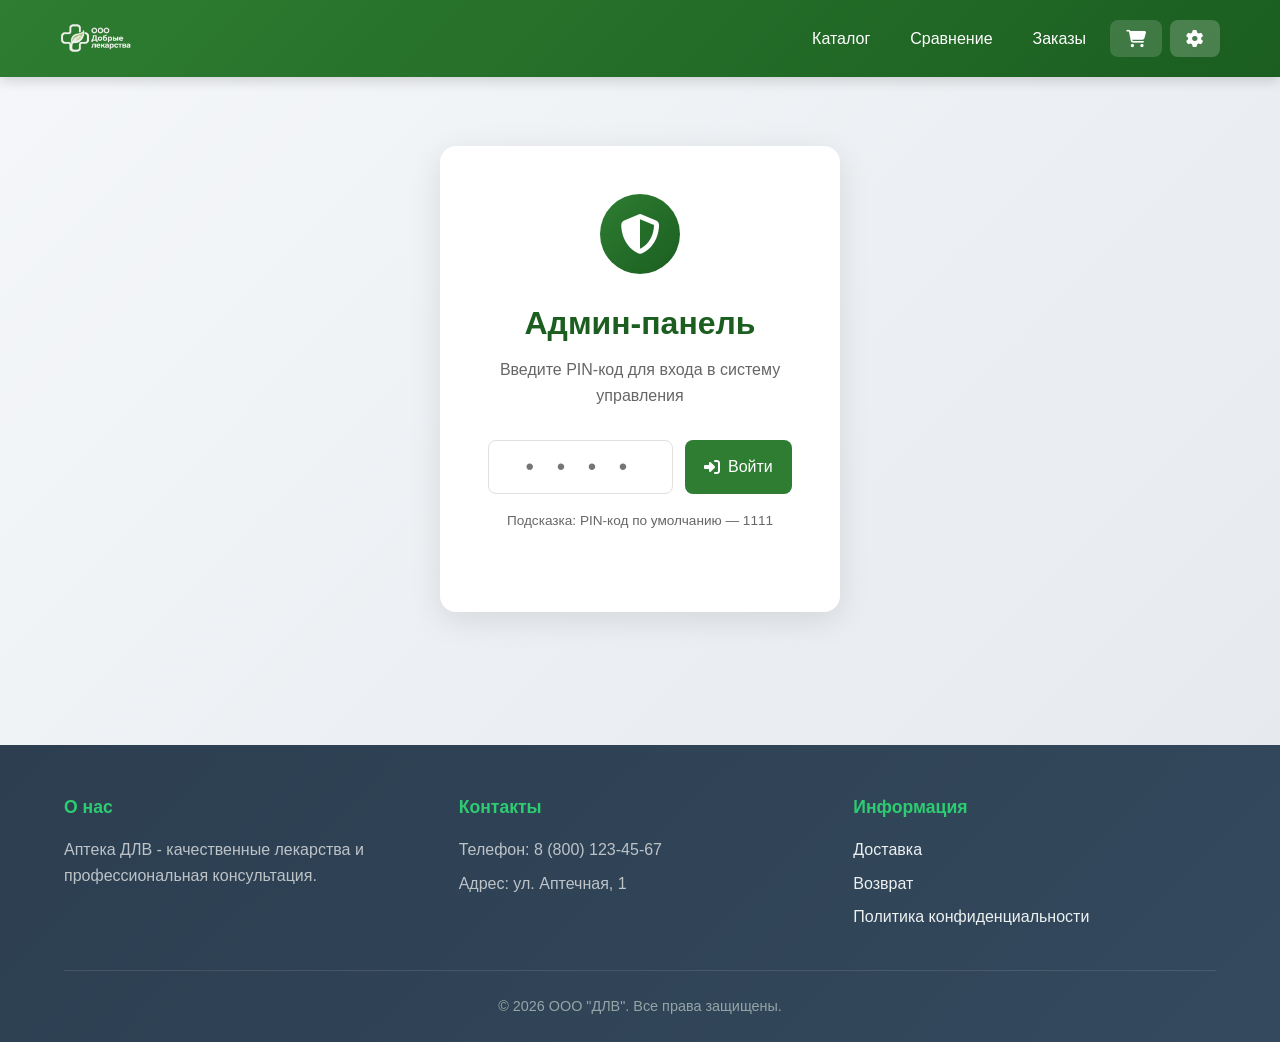
==== commit 47c6ced8: "add logo" ====
--- a/admin.html
+++ b/admin.html
@@ -13,8 +13,7 @@
         <div class="container">
             <div class="header-content">
                 <a href="index.html" class="logo">
-                    <span class="logo-icon">Д</span>
-                    Аптека ДЛВ
+                    <img src="assets/images/logo.png" alt="Логотип Аптека ДЛВ" class="logo-image">
                 </a>
                 <nav>
                     <a href="index.html">Каталог</a>
--- a/css/style.css
+++ b/css/style.css
@@ -55,13 +55,16 @@
 }
 
 .logo {
-    font-size: 1.5rem;
-    font-weight: bold;
-    color: white;
     text-decoration: none;
     display: flex;
     align-items: center;
     gap: 0.5rem;
+}
+
+.logo-image {
+    height: 40px;
+    width: auto;
+    object-fit: contain;
 }
 
 .logo-icon {
